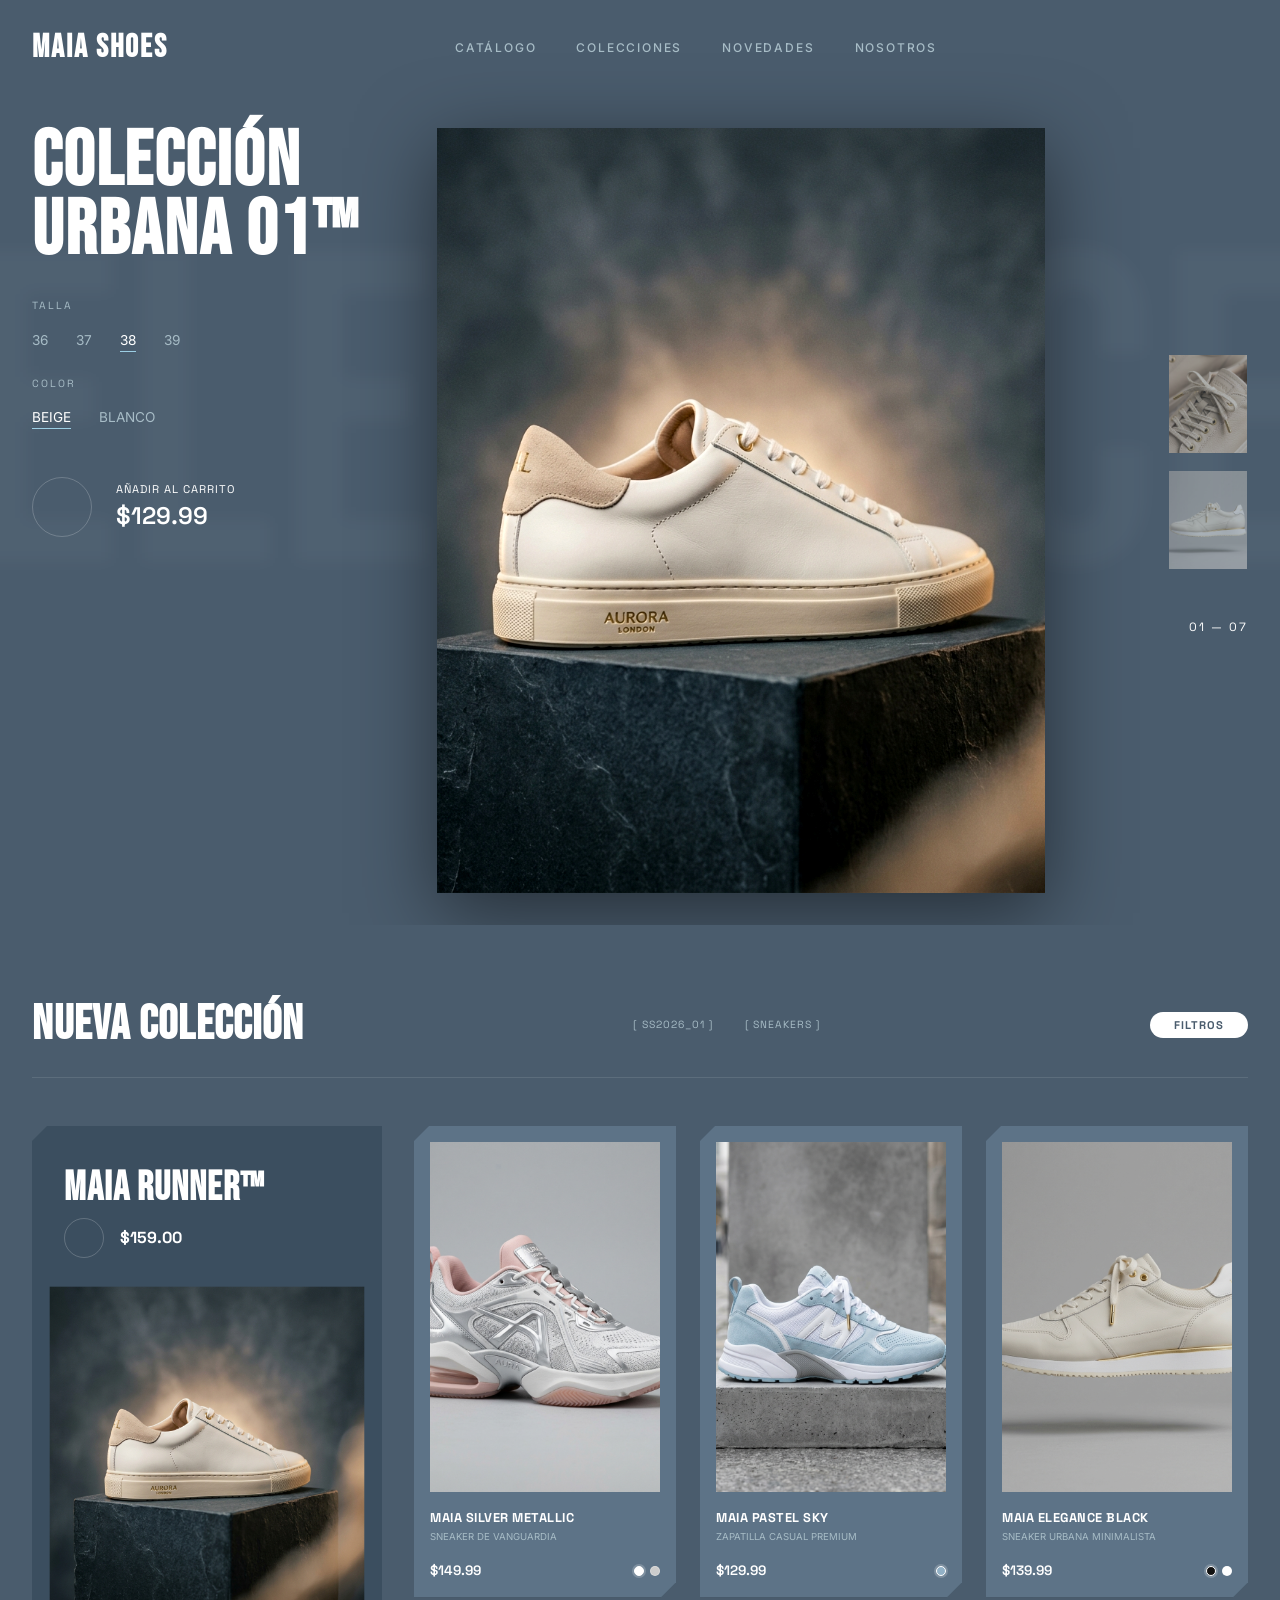
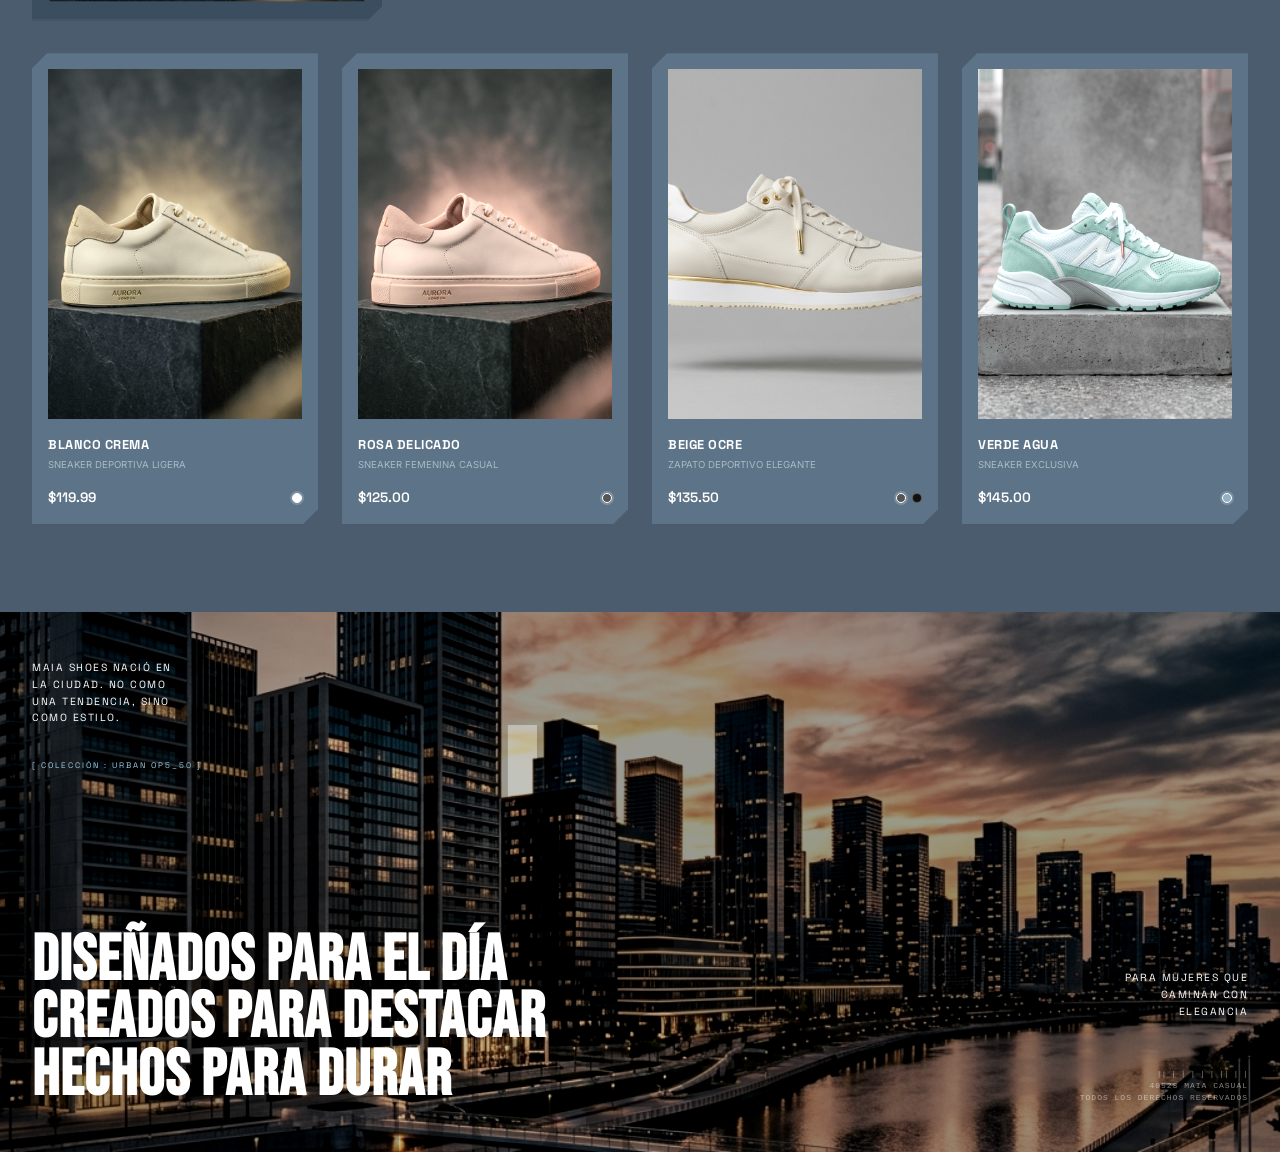
==== index.html @ d7f5ae0b "Initial commit: Maia Shoes E-commerce UI" ====
<!DOCTYPE html>
<html lang="es">
<head>
  <meta charset="UTF-8">
  <meta name="viewport" content="width=device-width, initial-scale=1.0">
  <title>Maia Shoes | Calzado Femenino Premium</title>
  
  <!-- Estilos y Fuentes -->
  <link rel="preconnect" href="https://fonts.googleapis.com">
  <link rel="preconnect" href="https://fonts.gstatic.com" crossorigin>
  <link href="https://fonts.googleapis.com/css2?family=Inter:wght@400;500;600&family=Space+Grotesk:wght@400;600;700&family=Bebas+Neue&display=swap" rel="stylesheet">
  
  <!-- CSS Personalizado -->
  <link rel="stylesheet" href="style.css">
  
  <!-- Lucide Icons para SVG minimalistas -->
  <script src="https://unpkg.com/lucide@latest"></script>
</head>
<body class="theme-dark">

  <!-- ===============================
       Navegación (Header)
  ================================ -->
  <header class="navbar">
    <div class="nav-left">
      <a href="#" class="logo">MAIA SHOES</a>
    </div>
    <nav class="nav-center">
      <a href="#">CATÁLOGO</a>
      <a href="#">COLECCIONES</a>
      <a href="#">NOVEDADES</a>
      <a href="#">NOSOTROS</a>
    </nav>
    <div class="nav-right">
      <button class="icon-btn"><i data-lucide="search"></i></button>
      <button class="icon-btn"><i data-lucide="shopping-bag"></i></button>
      <button class="icon-btn mobile-only"><i data-lucide="menu"></i></button>
    </div>
  </header>

  <!-- ===============================
       Hero Section
  ================================ -->
  <section class="hero-section">
    <!-- Grafiti gigante al fondo -->
    <div class="bg-graffiti">ELEGANCE</div>
    
    <div class="hero-content">
      <div class="hero-left">
        <h1 class="hero-title">COLECCIÓN<br>URBANA 01&trade;</h1>
        
        <div class="selectors">
          <div class="selector-group">
            <span class="label">TALLA</span>
            <div class="options">
              <button>36</button>
              <button>37</button>
              <button class="active">38</button>
              <button>39</button>
            </div>
          </div>
          <div class="selector-group">
            <span class="label">COLOR</span>
            <div class="options">
              <button class="active">BEIGE</button>
              <button>BLANCO</button>
            </div>
          </div>
        </div>

        <div class="cta-wrapper">
          <button class="circular-btn" id="btn-add-main">
            <i data-lucide="arrow-up-right"></i>
          </button>
          <div class="cta-text">
            <span class="action">AÑADIR AL CARRITO</span>
            <span class="price">$129.99</span>
          </div>
        </div>
      </div>
      
      <div class="hero-center">
        <!-- Imagen masiva del producto -->
        <div class="main-image-wrapper">
            <img src="images/hero_shoes.png" alt="Zapatilla Maia Urbana" class="hero-img">
        </div>
      </div>
      
      <div class="hero-right">
        <div class="vertical-thumbnails">
          <img src="images/shoes_detail1.png" alt="Detalle Costuras Maia">
          <img src="images/shoes_detail2.png" alt="Perfil Casual Mujer">
        </div>
        <div class="pagination-info">01 &mdash; 07</div>
        <div class="social-icons">
          <button><i data-lucide="instagram"></i></button>
          <button><i data-lucide="twitter"></i></button>
        </div>
      </div>
    </div>
  </section>

  <!-- ===============================
       New Collection Grid
  ================================ -->
  <section class="new-collection">
    <div class="section-header">
      <h2 class="section-title">NUEVA COLECCIÓN</h2>
      <div class="header-meta">
        <span class="micro-text">[ SS2026_01 ]</span>
        <span class="micro-text">[ SNEAKERS ]</span>
      </div>
      <button class="oval-btn">FILTROS</button>
    </div>

    <!-- Grid Layout -->
    <div class="catalog-grid">
      <!-- Tarjeta Destacada Izquierda -->
      <div class="catalog-main-feature" data-tilt>
        <div class="feature-content">
          <h3 class="feature-title">MAIA RUNNER&trade;</h3>
          <div class="feature-action">
            <button class="circular-btn sm"><i data-lucide="plus"></i></button>
            <span>$159.00</span>
          </div>
        </div>
        <!-- Grafiti de fondo en la tarjeta destacada -->
        <span class="feature-graffiti">CASUAL</span>
        <img src="images/hero_shoes.png" alt="Maia Runner Casual" class="feature-img">
      </div>

      <!-- Fila 1 Derecha (3 Columnas) -->
      <div class="catalog-row top-row">
        <!-- Tarjeta Producto 1 -->
        <article class="product-card chamfered" data-tilt>
          <div class="card-image-box">
            <img src="images/shoes_silver.png" alt="Maia Silver">
          </div>
          <div class="card-info">
            <div class="card-headings">
              <h4>MAIA SILVER METALLIC</h4>
              <p class="sub-heading">SNEAKER DE VANGUARDIA</p>
            </div>
            <div class="card-bottom">
              <span class="price">$149.99</span>
              <div class="color-swatches">
                <button class="swatch white active"></button>
                <button class="swatch silver"></button>
              </div>
            </div>
          </div>
        </article>

        <!-- Tarjeta Producto 2 -->
        <article class="product-card chamfered" data-tilt>
          <div class="card-image-box">
            <img src="images/shoes_comet.png" alt="Maia Sky">
          </div>
          <div class="card-info">
            <div class="card-headings">
              <h4>MAIA PASTEL SKY</h4>
              <p class="sub-heading">ZAPATILLA CASUAL PREMIUM</p>
            </div>
            <div class="card-bottom">
              <span class="price">$129.99</span>
              <div class="color-swatches">
                <button class="swatch blue active"></button>
              </div>
            </div>
          </div>
        </article>

        <!-- Tarjeta Producto 3 -->
        <article class="product-card chamfered" data-tilt>
          <div class="card-image-box">
             <img src="images/shoes_detail2.png" style="filter: brightness(0.9);" alt="Maia Elegance">
          </div>
          <div class="card-info">
            <div class="card-headings">
              <h4>MAIA ELEGANCE BLACK</h4>
              <p class="sub-heading">SNEAKER URBANA MINIMALISTA</p>
            </div>
            <div class="card-bottom">
              <span class="price">$139.99</span>
              <div class="color-swatches">
                <button class="swatch black active"></button>
                <button class="swatch white"></button>
              </div>
            </div>
          </div>
        </article>
      </div>

      <!-- Fila 2 Abajo (4-5 Columnas) -->
      <div class="catalog-row bottom-row">
        <!-- 4 Replicas para llenar el look -->
        <article class="product-card chamfered" data-tilt>
          <div class="card-image-box">
            <img src="images/hero_shoes.png" style="filter: sepia(0.2) hue-rotate(10deg);" alt="Zapatilla Blanca Glaciar">
          </div>
          <div class="card-info">
            <div class="card-headings">
              <h4>BLANCO CREMA</h4>
              <p class="sub-heading">SNEAKER DEPORTIVA LIGERA</p>
            </div>
            <div class="card-bottom">
              <span class="price">$119.99</span>
              <div class="color-swatches"><button class="swatch white active"></button></div>
            </div>
          </div>
        </article>
        
        <article class="product-card chamfered" data-tilt>
          <div class="card-image-box">
             <img src="images/hero_shoes.png" style="filter: sepia(0.3) hue-rotate(-20deg);" alt="Zapatilla Rosa Suave">
          </div>
          <div class="card-info">
            <div class="card-headings">
              <h4>ROSA DELICADO</h4>
              <p class="sub-heading">SNEAKER FEMENINA CASUAL</p>
            </div>
            <div class="card-bottom">
              <span class="price">$125.00</span>
              <div class="color-swatches"><button class="swatch grey active"></button></div>
            </div>
          </div>
        </article>

        <article class="product-card chamfered" data-tilt>
          <div class="card-image-box">
            <img src="images/shoes_detail2.png" style="transform: scaleX(-1) scale(1.1); filter: drop-shadow(0 0 5px rgba(0,0,0,0.5));" alt="Zapatilla Beige Ocre">
          </div>
          <div class="card-info">
            <div class="card-headings">
              <h4>BEIGE OCRE</h4>
              <p class="sub-heading">ZAPATO DEPORTIVO ELEGANTE</p>
            </div>
            <div class="card-bottom">
              <span class="price">$135.50</span>
              <div class="color-swatches">
                <button class="swatch grey active"></button>
                <button class="swatch black"></button>
              </div>
            </div>
          </div>
        </article>
        
        <article class="product-card chamfered" data-tilt>
          <div class="card-image-box">
            <img src="images/shoes_comet.png" style="filter: hue-rotate(-40deg) brightness(1.1);" alt="Zapatilla Verde Agua">
          </div>
          <div class="card-info">
            <div class="card-headings">
              <h4>VERDE AGUA</h4>
              <p class="sub-heading">SNEAKER EXCLUSIVA</p>
            </div>
            <div class="card-bottom">
              <span class="price">$145.00</span>
              <div class="color-swatches"><button class="swatch blue active"></button></div>
            </div>
          </div>
        </article>
      </div>

    </div>
  </section>

  <!-- ===============================
       Footer Banner Section
  ================================ -->
  <section class="footer-banner">
    <div class="banner-bg">
      <img src="images/urban_bg.png" alt="Paisaje Urbano Elegante">
      <div class="overlay-graffiti" style="font-size: 15vw;">MAIA SHOES</div>
    </div>
    
    <div class="banner-content">
      <div class="manifesto">
        <p class="manifesto-small">MAIA SHOES NACIÓ EN<br>LA CIUDAD. NO COMO<br>UNA TENDENCIA, SINO<br>COMO ESTILO.</p>
        <p class="manifesto-micro">[ COLECCIÓN : URBAN OP5_50 ]</p>
      </div>
      
      <div class="banner-bottom">
        <h2 class="massive-text">DISEÑADOS PARA EL DÍA<br>CREADOS PARA DESTACAR<br>HECHOS PARA DURAR</h2>
        
        <div class="technical-corner">
          <p class="manifesto-small text-right">PARA MUJERES QUE<br>CAMINAN CON<br>ELEGANCIA</p>
          <div class="barcode">
            || | | | | | || | |
            <span>40523 MAIA CASUAL</span>
            <span>TODOS LOS DERECHOS RESERVADOS</span>
          </div>
        </div>
      </div>
    </div>
  </section>

  <!-- Modal View Interactivo -->
  <div class="quick-view-modal" id="quickView">
    <div class="modal-bg"></div>
    <div class="modal-content chamfered">
      <button class="close-modal"><i data-lucide="x"></i></button>
      <div class="modal-layout">
        <div class="modal-image">
          <img src="" id="qv-img" alt="Product">
        </div>
        <div class="modal-details">
          <h2 id="qv-title">PRODUCT_NAME</h2>
          <p id="qv-desc" class="micro-text">DISEÑO EXCLUSIVO Y ERGONÓMICO CON MATERIALES DE ALTA GAMA PARA CONFORT DURANTE TODO EL DÍA. ACABADOS PREMIUM.</p>
          <p id="qv-price" class="modal-price">$0</p>
          
          <div class="selector-group mt-2">
            <span class="label">SELECCIONA TALLA</span>
            <div class="options">
              <button>36</button>
              <button class="active">37</button>
              <button>38</button>
              <button>39</button>
            </div>
          </div>
          
          <button class="oval-btn w-full mt-4">AÑADIR A LA BOLSA</button>
        </div>
      </div>
    </div>
  </div>

  <script src="script.js"></script>
  <script>
    lucide.createIcons();
  </script>
</body>
</html>
---- style.css ----
/* CSS Reset & Variables */
:root {
  --bg-color: #4a5c6d;
  --bg-dark: #3b4e5f;
  --surface: #5D7387;
  --text-main: #ffffff;
  --text-dim: #a7bcc6;
  --accent: #9ccee4;

  --font-display: 'Bebas Neue', sans-serif;
  --font-industrial: 'Space Grotesk', sans-serif;
  --font-body: 'Inter', sans-serif;

  --clip-chamfer: polygon(15px 0, 100% 0, 100% calc(100% - 15px), calc(100% - 15px) 100%, 0 100%, 0 15px);
  --clip-chamfer-reverse: polygon(0 0, calc(100% - 15px) 0, 100% 15px, 100% 100%, 15px 100%, 0 calc(100% - 15px));
}

* {
  margin: 0;
  padding: 0;
  box-sizing: border-box;
}

body {
  background-color: var(--bg-color);
  color: var(--text-main);
  font-family: var(--font-body);
  overflow-x: hidden;
  line-height: 1.5;
}

button {
  cursor: pointer;
  background: none;
  border: none;
  color: inherit;
  font-family: inherit;
  transition: all 0.2s ease;
}

img {
  max-width: 100%;
  display: block;
  user-select: none;
}

/* Typography Utility */
.micro-text {
  font-size: 0.65rem;
  letter-spacing: 0.1em;
  text-transform: uppercase;
  color: var(--text-dim);
  font-family: var(--font-industrial);
}

/* ============================
    Navigation
============================= */
.navbar {
  display: flex;
  justify-content: space-between;
  align-items: center;
  padding: 1.5rem 2rem;
  position: absolute;
  top: 0;
  width: 100%;
  z-index: 50;
}

.logo {
  font-family: var(--font-display);
  font-size: 2rem;
  font-weight: 700;
  letter-spacing: 2px;
  text-decoration: none;
  color: var(--text-main);
}

.nav-center {
  display: flex;
  gap: 2.5rem;
}

.nav-center a {
  text-decoration: none;
  color: var(--text-dim);
  text-transform: uppercase;
  font-size: 0.75rem;
  letter-spacing: 0.15em;
  font-weight: 500;
  transition: color 0.3s;
}

.nav-center a:hover {
  color: var(--accent);
}

.nav-right {
  display: flex;
  gap: 1.5rem;
}

.icon-btn i {
  width: 20px;
  height: 20px;
}
.mobile-only {
  display: none;
}

/* ============================
    Hero Section
============================= */
.hero-section {
  position: relative;
  min-height: 100vh;
  display: flex;
  padding: 8rem 2rem 2rem 2rem;
  overflow: hidden;
}

.bg-graffiti {
  position: absolute;
  top: 10%;
  left: 50%;
  transform: translateX(-50%);
  font-family: var(--font-display);
  font-size: 35vw;
  color: rgba(255, 255, 255, 0.03);
  z-index: 0;
  white-space: nowrap;
  pointer-events: none;
  filter: blur(8px);
}

.hero-content {
  display: grid;
  grid-template-columns: 2fr 3fr 1fr;
  width: 100%;
  z-index: 10;
  position: relative;
}

.hero-title {
  font-family: var(--font-display);
  font-size: clamp(3rem, 6vw, 6rem);
  line-height: 0.9;
  margin-bottom: 2rem;
  letter-spacing: 2px;
}

.selectors {
  margin-bottom: 3rem;
  display: flex;
  flex-direction: column;
  gap: 1.5rem;
}

.selector-group .label {
  display: block;
  font-family: var(--font-industrial);
  font-size: 0.65rem;
  letter-spacing: 2px;
  margin-bottom: 0.8rem;
  color: var(--text-dim);
}

.options button {
  font-size: 0.85rem;
  padding: 0.2rem 0;
  margin-right: 1.5rem;
  color: var(--text-dim);
  border-bottom: 1px solid transparent;
}

.options button.active, .options button:hover {
  color: var(--text-main);
  border-bottom: 1px solid var(--accent);
}

.cta-wrapper {
  display: flex;
  align-items: center;
  gap: 1.5rem;
}

.circular-btn {
  width: 60px;
  height: 60px;
  border: 1px solid rgba(255,255,255,0.2);
  border-radius: 50%;
  display: flex;
  align-items: center;
  justify-content: center;
  position: relative;
  overflow: hidden;
}

.circular-btn:hover {
  border-color: var(--text-main);
  background: rgba(255,255,255,0.05);
  box-shadow: 0 0 20px rgba(156, 206, 228, 0.3);
}

.circular-btn.sm {
  width: 40px;
  height: 40px;
}

.cta-text {
  display: flex;
  flex-direction: column;
}

.cta-text .action {
  font-family: var(--font-industrial);
  font-size: 0.7rem;
  letter-spacing: 1px;
}

.cta-text .price {
  font-size: 1.5rem;
  font-weight: 600;
  font-family: var(--font-industrial);
}

.hero-center {
  display: flex;
  justify-content: center;
  align-items: flex-end;
}

.hero-img {
  height: 85vh;
  object-fit: cover;
  filter: contrast(1.1) drop-shadow(0 20px 40px rgba(0,0,0,0.5));
}

.hero-right {
  display: flex;
  flex-direction: column;
  align-items: flex-end;
  justify-content: center;
  gap: 2rem;
}

.vertical-thumbnails img {
  width: 80px;
  height: 100px;
  object-fit: cover;
  margin-bottom: 1rem;
  opacity: 0.6;
  border: 1px solid transparent;
  transition: all 0.3s;
}

.vertical-thumbnails img:hover {
  opacity: 1;
  border-color: var(--accent);
}

.pagination-info {
  font-family: var(--font-industrial);
  font-size: 0.75rem;
  letter-spacing: 2px;
}

.social-icons {
  display: flex;
  gap: 1rem;
}

.social-icons i {
  width: 18px;
  height: 18px;
  color: var(--text-dim);
}

/* ============================
    New Collection Catalog
============================= */
.new-collection {
  padding: 4rem 2rem;
}

.section-header {
  display: flex;
  justify-content: space-between;
  align-items: center;
  margin-bottom: 3rem;
  border-bottom: 1px solid rgba(255,255,255,0.1);
  padding-bottom: 1rem;
}

.section-title {
  font-family: var(--font-display);
  font-size: 3rem;
  letter-spacing: 1px;
}

.header-meta {
  display: flex;
  gap: 2rem;
}

.oval-btn {
  background: var(--text-main);
  color: var(--bg-color);
  padding: 0.4rem 1.5rem;
  border-radius: 20px;
  font-size: 0.7rem;
  font-weight: 700;
  letter-spacing: 1px;
  font-family: var(--font-industrial);
}

.oval-btn:hover {
  background: var(--accent);
}

.catalog-grid {
  display: grid;
  grid-template-columns: 350px 1fr;
  gap: 2rem;
}

.catalog-main-feature {
  background: var(--bg-dark);
  clip-path: var(--clip-chamfer);
  position: relative;
  padding: 2rem;
  display: flex;
  flex-direction: column;
  justify-content: space-between;
  overflow: hidden;
  height: 100%;
  border-bottom: 2px solid rgba(255,255,255,0.05);
}

.feature-graffiti {
  position: absolute;
  top: 50%;
  left: 50%;
  transform: translate(-50%, -50%) rotate(-10deg);
  font-family: var(--font-display);
  font-size: 8rem;
  color: rgba(255, 255, 255, 0.05);
  font-weight: bold;
  pointer-events: none;
}

.feature-title {
  font-family: var(--font-display);
  font-size: 2.5rem;
  letter-spacing: 1px;
  z-index: 2;
}

.feature-action {
  display: flex;
  align-items: center;
  gap: 1rem;
  font-family: var(--font-industrial);
  font-weight: 700;
  z-index: 2;
}

.feature-img {
  position: relative;
  z-index: 1;
  transform: scale(1.1);
  transition: transform 0.8s ease;
  margin-top: 2rem;
}

.catalog-main-feature:hover .feature-img {
  transform: scale(1.15);
}

.catalog-row {
  display: grid;
  gap: 1.5rem;
  margin-bottom: 1.5rem;
}

.top-row {
  grid-template-columns: repeat(3, 1fr);
}

.bottom-row {
  grid-template-columns: repeat(4, 1fr);
  grid-column: 1 / -1; /* spans full width underneath */
}

.product-card {
  background: var(--surface);
  clip-path: var(--clip-chamfer);
  padding: 1rem;
  display: flex;
  flex-direction: column;
  box-shadow: 0 10px 30px rgba(0,0,0,0.1);
  transition: background 0.3s;
  cursor: pointer;
  position: relative;
}

.product-card:hover {
  background: #6D8295;
}

.card-image-box {
  height: 350px;
  background: var(--bg-dark);
  display: flex;
  justify-content: center;
  align-items: center;
  overflow: hidden;
  margin-bottom: 1rem;
}

.card-image-box img {
  height: 100%;
  object-fit: cover;
  transition: transform 0.5s ease;
}

.product-card:hover .card-image-box img {
  transform: scale(1.05);
}

.card-info {
  flex-grow: 1;
  display: flex;
  flex-direction: column;
  justify-content: space-between;
}

.card-headings h4 {
  font-family: var(--font-industrial);
  font-size: 0.8rem;
  letter-spacing: 0.5px;
  margin-bottom: 0.2rem;
}

.sub-heading {
  font-size: 0.6rem;
  color: var(--text-dim);
  text-transform: uppercase;
  margin-bottom: 1rem;
}

.card-bottom {
  display: flex;
  justify-content: space-between;
  align-items: center;
}

.card-bottom .price {
  font-family: var(--font-industrial);
  font-weight: 600;
  font-size: 0.85rem;
}

.color-swatches {
  display: flex;
  gap: 0.4rem;
}

.swatch {
  width: 10px;
  height: 10px;
  border-radius: 50%;
  border: 1px solid rgba(255,255,255,0.3);
}

.swatch.active {
  border-color: #fff;
  box-shadow: 0 0 0 2px rgba(255,255,255,0.2);
}

.swatch.white { background: #fff; }
.swatch.silver { background: #ccc; }
.swatch.black { background: #111; }
.swatch.blue { background: #92b1c6; }
.swatch.grey { background: #555; }
.swatch.navy { background: #2a3a4c; }

/* ============================
    Footer Banner
============================= */
.footer-banner {
  position: relative;
  height: 60vh;
  min-height: 500px;
  overflow: hidden;
  display: flex;
  align-items: flex-end;
  padding: 3rem 2rem;
}

.banner-bg {
  position: absolute;
  top: 0; left: 0; right: 0; bottom: 0;
  z-index: 0;
}

.banner-bg img {
  width: 100%;
  height: 100%;
  object-fit: cover;
  filter: grayscale(40%) contrast(1.2) brightness(0.6);
}

.overlay-graffiti {
  position: absolute;
  top: 10%;
  left: 50%;
  transform: translateX(-50%);
  font-family: var(--font-display);
  font-size: 25vw;
  color: rgba(255, 255, 255, 0.4);
  font-weight: bold;
  mix-blend-mode: overlay;
}

.banner-content {
  position: relative;
  z-index: 10;
  width: 100%;
  display: flex;
  flex-direction: column;
  justify-content: space-between;
  height: 100%;
}

.manifesto-small {
  font-family: var(--font-industrial);
  font-size: 0.65rem;
  letter-spacing: 1.5px;
  line-height: 1.6;
  margin-bottom: 2rem;
}

.text-right {
  text-align: right;
}

.manifesto-micro {
  font-family: var(--font-industrial);
  font-size: 0.5rem;
  letter-spacing: 2px;
  color: var(--accent);
}

.banner-bottom {
  display: flex;
  justify-content: space-between;
  align-items: flex-end;
}

.massive-text {
  font-family: var(--font-display);
  font-size: clamp(2.5rem, 5vw, 5rem);
  line-height: 0.9;
  letter-spacing: 1px;
}

.technical-corner {
  display: flex;
  flex-direction: column;
  align-items: flex-end;
}

.barcode {
  font-family: monospace;
  font-size: 0.5rem;
  display: flex;
  flex-direction: column;
  align-items: flex-end;
  color: rgba(255,255,255,0.5);
  margin-top: 1rem;
}

.barcode span {
  letter-spacing: 1px;
}

/* ============================
   UX Modal - Quick View
============================= */
.quick-view-modal {
  position: fixed;
  top: 0; left: 0; right: 0; bottom: 0;
  z-index: 100;
  display: flex;
  align-items: center;
  justify-content: center;
  visibility: hidden;
  opacity: 0;
  transition: all 0.3s ease;
}

.quick-view-modal.active {
  visibility: visible;
  opacity: 1;
}

.modal-bg {
  position: absolute;
  top: 0; left: 0; right: 0; bottom: 0;
  background: rgba(2, 21, 35, 0.85);
  backdrop-filter: blur(10px);
}

.modal-content {
  position: relative;
  background: var(--bg-color);
  width: 90%;
  max-width: 900px;
  min-height: 500px;
  z-index: 101;
  display: flex;
  flex-direction: column;
  padding: 2rem;
  box-shadow: 0 30px 60px rgba(0,0,0,0.5);
}

.close-modal {
  position: absolute;
  top: 1.5rem;
  right: 1.5rem;
  width: 40px;
  height: 40px;
  display: flex;
  align-items: center;
  justify-content: center;
  border: 1px solid rgba(255,255,255,0.2);
  border-radius: 50%;
  z-index: 102;
}

.close-modal:hover {
  background: var(--accent);
  color: var(--bg-color);
  border-color: var(--accent);
}

.modal-layout {
  display: grid;
  grid-template-columns: 1fr 1fr;
  gap: 3rem;
  height: 100%;
}

.modal-image {
  background: var(--bg-dark);
  height: 400px;
  display: flex;
  align-items: center;
  justify-content: center;
  clip-path: var(--clip-chamfer);
}

.modal-image img {
  height: 100%;
  object-fit: cover;
}

.modal-details {
  display: flex;
  flex-direction: column;
  justify-content: center;
}

.modal-details h2 {
  font-family: var(--font-display);
  font-size: 3rem;
  margin-bottom: 1rem;
}

.modal-price {
  font-family: var(--font-industrial);
  font-size: 2rem;
  font-weight: 600;
  margin: 1.5rem 0;
  color: var(--accent);
}

.w-full { width: 100%; }
.mt-2 { margin-top: 1rem; }
.mt-4 { margin-top: 2rem; }

/* ============================
    Responsive
============================= */
@media (max-width: 1024px) {
  .hero-content {
    grid-template-columns: 1fr;
    gap: 2rem;
  }
  
  .hero-center { order: -1; }
  .hero-right { display: none; }
  
  .catalog-grid {
    grid-template-columns: 1fr;
  }
  
  .top-row { grid-template-columns: repeat(2, 1fr); }
  .bottom-row { grid-template-columns: repeat(2, 1fr); }
  
  .nav-center { display: none; }
  .mobile-only { display: block; }
}

@media (max-width: 600px) {
  .top-row, .bottom-row { grid-template-columns: 1fr; }
  .modal-layout { grid-template-columns: 1fr; }
  
  .banner-bottom {
    flex-direction: column;
    align-items: flex-start;
    gap: 2rem;
  }
  .text-right { text-align: left; }
}
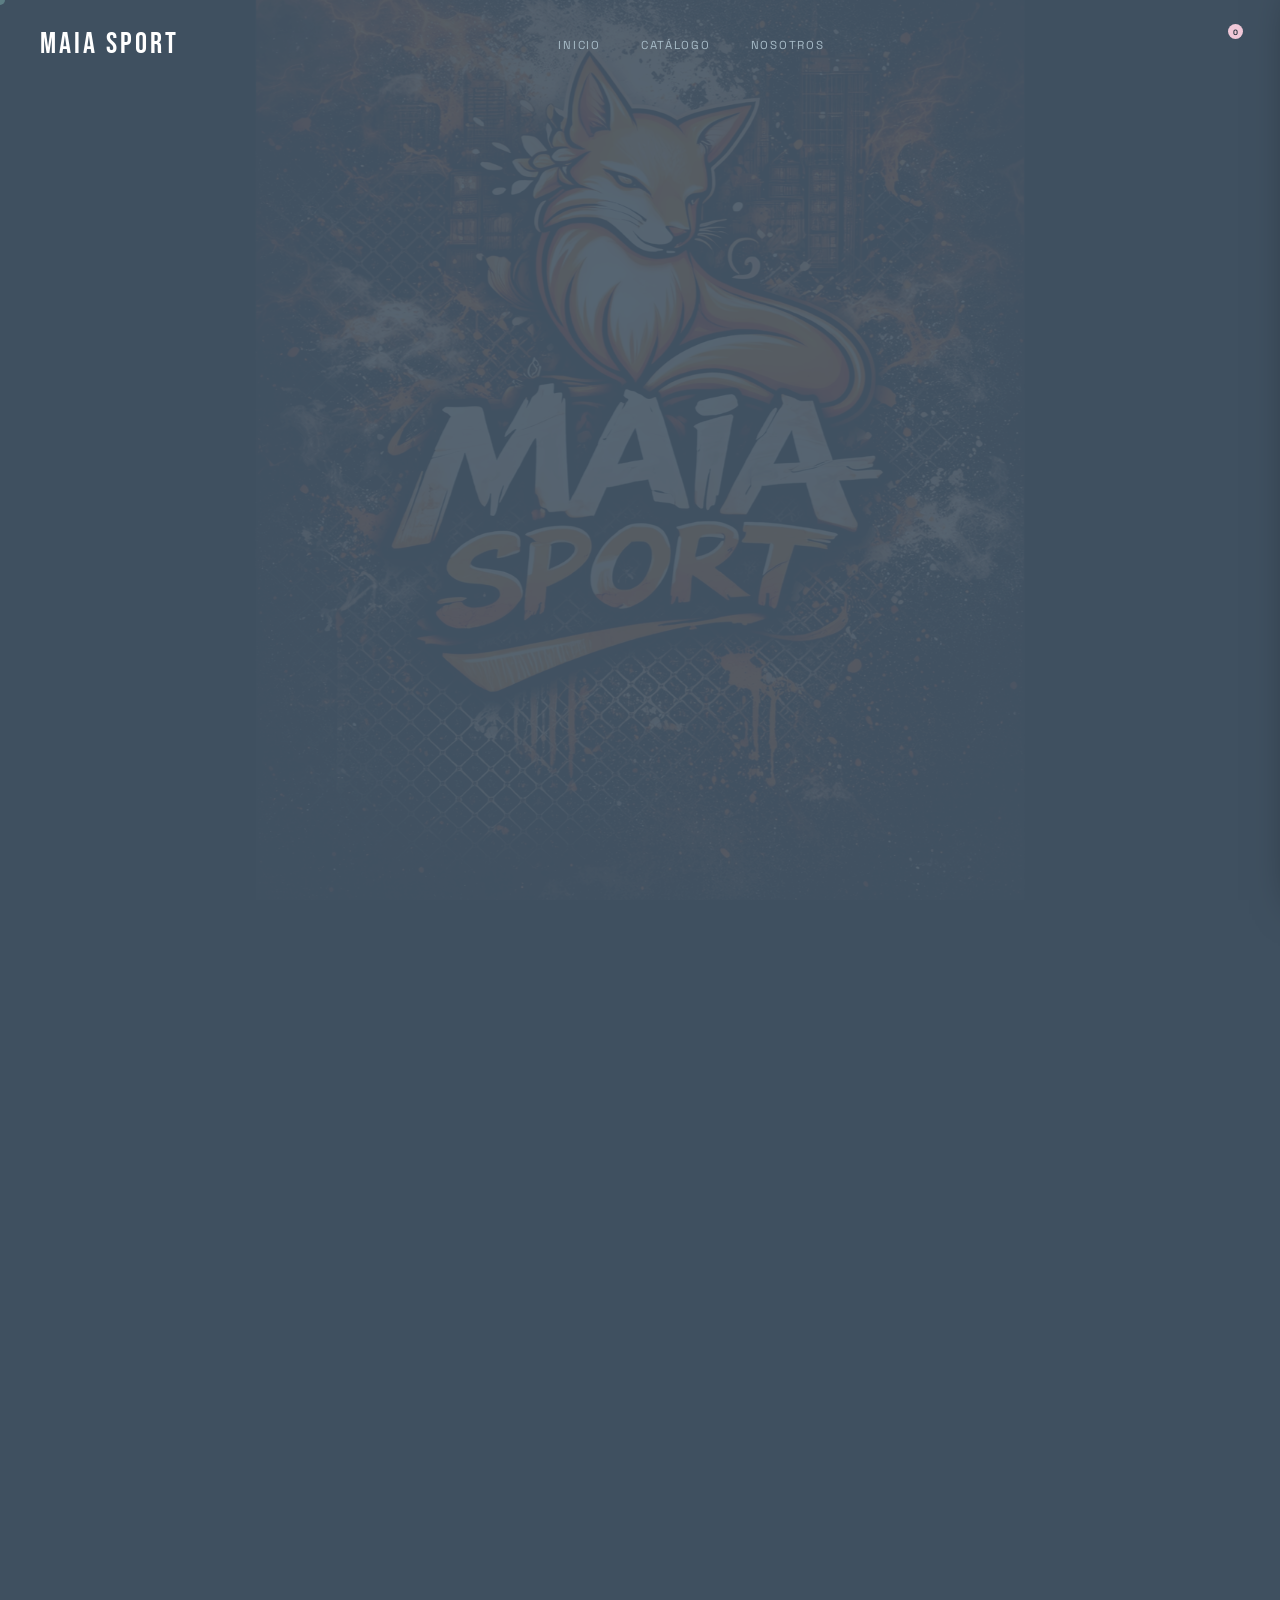
==== commit 8165bd3a: "feat: Catalogo premium completo con 26 modelos, filtros por marca, modal detalle, cart drawer, water" ====
--- a/index.html
+++ b/index.html
@@ -3,52 +3,72 @@
 <head>
   <meta charset="UTF-8">
   <meta name="viewport" content="width=device-width, initial-scale=1.0">
-  <title>Maia Shoes | Calzado Femenino Premium</title>
-  
-  <!-- Estilos y Fuentes -->
+  <title>Maia Sport | Catálogo Femenino Premium</title>
+  <meta name="description" content="Maia Sport — Zapatillas femeninas premium. Explora nuestra colección exclusiva de Adidas, Nike, New Balance, Puma y más.">
+
+  <!-- Fuentes -->
   <link rel="preconnect" href="https://fonts.googleapis.com">
   <link rel="preconnect" href="https://fonts.gstatic.com" crossorigin>
-  <link href="https://fonts.googleapis.com/css2?family=Inter:wght@400;500;600&family=Space+Grotesk:wght@400;600;700&family=Bebas+Neue&display=swap" rel="stylesheet">
-  
-  <!-- CSS Personalizado -->
+  <link href="https://fonts.googleapis.com/css2?family=Inter:wght@300;400;500;600&family=Space+Grotesk:wght@400;600;700&family=Bebas+Neue&display=swap" rel="stylesheet">
+
+  <!-- CSS -->
   <link rel="stylesheet" href="style.css">
-  
-  <!-- Lucide Icons para SVG minimalistas -->
+
+  <!-- Lucide Icons -->
   <script src="https://unpkg.com/lucide@latest"></script>
 </head>
 <body class="theme-dark">
 
-  <!-- ===============================
-       Navegación (Header)
-  ================================ -->
-  <header class="navbar">
+  <!-- =====================================================
+       MARCA DE AGUA (LOGO FONDO)
+  ====================================================== -->
+  <div class="watermark-bg"></div>
+
+  <!-- =====================================================
+       LOADER DE ENTRADA PREMIUM
+  ====================================================== -->
+  <div class="maia-loader" id="maiaLoader">
+    <div class="loader-logo">
+      <div class="loader-ribbon">✦</div>
+      <span class="loader-text">MAIA</span>
+      <span class="loader-sub">SPORT</span>
+    </div>
+    <div class="loader-bar"><div class="loader-fill"></div></div>
+  </div>
+
+  <!-- =====================================================
+       NAVBAR
+  ====================================================== -->
+  <header class="navbar" id="mainNav">
     <div class="nav-left">
-      <a href="#" class="logo">MAIA SHOES</a>
+      <a href="#" class="logo">MAIA SPORT</a>
     </div>
     <nav class="nav-center">
-      <a href="#">CATÁLOGO</a>
-      <a href="#">COLECCIONES</a>
-      <a href="#">NOVEDADES</a>
-      <a href="#">NOSOTROS</a>
+      <a href="#hero-section">INICIO</a>
+      <a href="#catalog-section">CATÁLOGO</a>
+      <a href="#footer-section">NOSOTROS</a>
     </nav>
     <div class="nav-right">
-      <button class="icon-btn"><i data-lucide="search"></i></button>
-      <button class="icon-btn"><i data-lucide="shopping-bag"></i></button>
-      <button class="icon-btn mobile-only"><i data-lucide="menu"></i></button>
+      <button class="icon-btn" id="openCart" aria-label="Abrir carrito">
+        <i data-lucide="shopping-bag"></i>
+        <span class="cart-badge">0</span>
+      </button>
+      <button class="icon-btn mobile-menu-btn" id="mobileMenuBtn" aria-label="Menú">
+        <i data-lucide="menu"></i>
+      </button>
     </div>
   </header>
 
-  <!-- ===============================
-       Hero Section
-  ================================ -->
-  <section class="hero-section">
-    <!-- Grafiti gigante al fondo -->
+  <!-- =====================================================
+       HERO SECTION
+  ====================================================== -->
+  <section class="hero-section reveal" id="hero-section">
     <div class="bg-graffiti">ELEGANCE</div>
-    
+
     <div class="hero-content">
       <div class="hero-left">
         <h1 class="hero-title">COLECCIÓN<br>URBANA 01&trade;</h1>
-        
+
         <div class="selectors">
           <div class="selector-group">
             <span class="label">TALLA</span>
@@ -69,220 +89,83 @@
         </div>
 
         <div class="cta-wrapper">
-          <button class="circular-btn" id="btn-add-main">
+          <button class="circular-btn" id="btn-add-main" aria-label="Añadir al carrito">
             <i data-lucide="arrow-up-right"></i>
           </button>
           <div class="cta-text">
             <span class="action">AÑADIR AL CARRITO</span>
-            <span class="price">$129.99</span>
-          </div>
-        </div>
-      </div>
-      
+            <span class="price">$129.000</span>
+          </div>
+        </div>
+      </div>
+
       <div class="hero-center">
-        <!-- Imagen masiva del producto -->
         <div class="main-image-wrapper">
-            <img src="images/hero_shoes.png" alt="Zapatilla Maia Urbana" class="hero-img">
-        </div>
-      </div>
-      
+          <img src="images/hero_shoes.png" alt="Zapatilla Maia Urbana" class="hero-img">
+        </div>
+      </div>
+
       <div class="hero-right">
         <div class="vertical-thumbnails">
-          <img src="images/shoes_detail1.png" alt="Detalle Costuras Maia">
-          <img src="images/shoes_detail2.png" alt="Perfil Casual Mujer">
-        </div>
-        <div class="pagination-info">01 &mdash; 07</div>
+          <img src="images/shoes_detail1.png" alt="Detalle zapatilla 1">
+          <img src="images/shoes_detail2.png" alt="Detalle zapatilla 2">
+        </div>
+        <div class="pagination-info">01 &mdash; 26</div>
         <div class="social-icons">
-          <button><i data-lucide="instagram"></i></button>
-          <button><i data-lucide="twitter"></i></button>
+          <a href="#" aria-label="Instagram"><i data-lucide="instagram"></i></a>
+          <a href="#" aria-label="WhatsApp"><i data-lucide="message-circle"></i></a>
         </div>
       </div>
     </div>
   </section>
 
-  <!-- ===============================
-       New Collection Grid
-  ================================ -->
-  <section class="new-collection">
-    <div class="section-header">
-      <h2 class="section-title">NUEVA COLECCIÓN</h2>
-      <div class="header-meta">
-        <span class="micro-text">[ SS2026_01 ]</span>
-        <span class="micro-text">[ SNEAKERS ]</span>
-      </div>
-      <button class="oval-btn">FILTROS</button>
-    </div>
-
-    <!-- Grid Layout -->
-    <div class="catalog-grid">
-      <!-- Tarjeta Destacada Izquierda -->
-      <div class="catalog-main-feature" data-tilt>
-        <div class="feature-content">
-          <h3 class="feature-title">MAIA RUNNER&trade;</h3>
-          <div class="feature-action">
-            <button class="circular-btn sm"><i data-lucide="plus"></i></button>
-            <span>$159.00</span>
-          </div>
-        </div>
-        <!-- Grafiti de fondo en la tarjeta destacada -->
-        <span class="feature-graffiti">CASUAL</span>
-        <img src="images/hero_shoes.png" alt="Maia Runner Casual" class="feature-img">
-      </div>
-
-      <!-- Fila 1 Derecha (3 Columnas) -->
-      <div class="catalog-row top-row">
-        <!-- Tarjeta Producto 1 -->
-        <article class="product-card chamfered" data-tilt>
-          <div class="card-image-box">
-            <img src="images/shoes_silver.png" alt="Maia Silver">
-          </div>
-          <div class="card-info">
-            <div class="card-headings">
-              <h4>MAIA SILVER METALLIC</h4>
-              <p class="sub-heading">SNEAKER DE VANGUARDIA</p>
-            </div>
-            <div class="card-bottom">
-              <span class="price">$149.99</span>
-              <div class="color-swatches">
-                <button class="swatch white active"></button>
-                <button class="swatch silver"></button>
-              </div>
-            </div>
-          </div>
-        </article>
-
-        <!-- Tarjeta Producto 2 -->
-        <article class="product-card chamfered" data-tilt>
-          <div class="card-image-box">
-            <img src="images/shoes_comet.png" alt="Maia Sky">
-          </div>
-          <div class="card-info">
-            <div class="card-headings">
-              <h4>MAIA PASTEL SKY</h4>
-              <p class="sub-heading">ZAPATILLA CASUAL PREMIUM</p>
-            </div>
-            <div class="card-bottom">
-              <span class="price">$129.99</span>
-              <div class="color-swatches">
-                <button class="swatch blue active"></button>
-              </div>
-            </div>
-          </div>
-        </article>
-
-        <!-- Tarjeta Producto 3 -->
-        <article class="product-card chamfered" data-tilt>
-          <div class="card-image-box">
-             <img src="images/shoes_detail2.png" style="filter: brightness(0.9);" alt="Maia Elegance">
-          </div>
-          <div class="card-info">
-            <div class="card-headings">
-              <h4>MAIA ELEGANCE BLACK</h4>
-              <p class="sub-heading">SNEAKER URBANA MINIMALISTA</p>
-            </div>
-            <div class="card-bottom">
-              <span class="price">$139.99</span>
-              <div class="color-swatches">
-                <button class="swatch black active"></button>
-                <button class="swatch white"></button>
-              </div>
-            </div>
-          </div>
-        </article>
-      </div>
-
-      <!-- Fila 2 Abajo (4-5 Columnas) -->
-      <div class="catalog-row bottom-row">
-        <!-- 4 Replicas para llenar el look -->
-        <article class="product-card chamfered" data-tilt>
-          <div class="card-image-box">
-            <img src="images/hero_shoes.png" style="filter: sepia(0.2) hue-rotate(10deg);" alt="Zapatilla Blanca Glaciar">
-          </div>
-          <div class="card-info">
-            <div class="card-headings">
-              <h4>BLANCO CREMA</h4>
-              <p class="sub-heading">SNEAKER DEPORTIVA LIGERA</p>
-            </div>
-            <div class="card-bottom">
-              <span class="price">$119.99</span>
-              <div class="color-swatches"><button class="swatch white active"></button></div>
-            </div>
-          </div>
-        </article>
-        
-        <article class="product-card chamfered" data-tilt>
-          <div class="card-image-box">
-             <img src="images/hero_shoes.png" style="filter: sepia(0.3) hue-rotate(-20deg);" alt="Zapatilla Rosa Suave">
-          </div>
-          <div class="card-info">
-            <div class="card-headings">
-              <h4>ROSA DELICADO</h4>
-              <p class="sub-heading">SNEAKER FEMENINA CASUAL</p>
-            </div>
-            <div class="card-bottom">
-              <span class="price">$125.00</span>
-              <div class="color-swatches"><button class="swatch grey active"></button></div>
-            </div>
-          </div>
-        </article>
-
-        <article class="product-card chamfered" data-tilt>
-          <div class="card-image-box">
-            <img src="images/shoes_detail2.png" style="transform: scaleX(-1) scale(1.1); filter: drop-shadow(0 0 5px rgba(0,0,0,0.5));" alt="Zapatilla Beige Ocre">
-          </div>
-          <div class="card-info">
-            <div class="card-headings">
-              <h4>BEIGE OCRE</h4>
-              <p class="sub-heading">ZAPATO DEPORTIVO ELEGANTE</p>
-            </div>
-            <div class="card-bottom">
-              <span class="price">$135.50</span>
-              <div class="color-swatches">
-                <button class="swatch grey active"></button>
-                <button class="swatch black"></button>
-              </div>
-            </div>
-          </div>
-        </article>
-        
-        <article class="product-card chamfered" data-tilt>
-          <div class="card-image-box">
-            <img src="images/shoes_comet.png" style="filter: hue-rotate(-40deg) brightness(1.1);" alt="Zapatilla Verde Agua">
-          </div>
-          <div class="card-info">
-            <div class="card-headings">
-              <h4>VERDE AGUA</h4>
-              <p class="sub-heading">SNEAKER EXCLUSIVA</p>
-            </div>
-            <div class="card-bottom">
-              <span class="price">$145.00</span>
-              <div class="color-swatches"><button class="swatch blue active"></button></div>
-            </div>
-          </div>
-        </article>
-      </div>
-
-    </div>
+  <!-- =====================================================
+       CATÁLOGO PRINCIPAL (generado dinámicamente)
+  ====================================================== -->
+  <section class="catalog-section reveal" id="catalog-section">
+
+    <!-- Encabezado -->
+    <div class="catalog-header reveal">
+      <div class="catalog-header-left">
+        <h2 class="section-title">CATÁLOGO<br><span>COMPLETO</span></h2>
+        <p class="catalog-subtitle micro-text">[ 26 MODELOS · SS2026 ]</p>
+      </div>
+      <div class="catalog-header-right">
+        <p class="catalog-desc">Cada zapato, un universo de colores.<br>Selecciona tu tono preferido.</p>
+      </div>
+    </div>
+
+    <!-- Tabs de filtro por marca -->
+    <div class="filter-tabs reveal">
+      <button class="filter-tab active" data-filter="TODOS">TODOS</button>
+      <button class="filter-tab" data-filter="ADIDAS">ADIDAS</button>
+      <button class="filter-tab" data-filter="NIKE">NIKE</button>
+      <button class="filter-tab" data-filter="NEW BALANCE">NEW BALANCE</button>
+      <button class="filter-tab" data-filter="PUMA">PUMA</button>
+      <button class="filter-tab" data-filter="DIESEL">DIESEL</button>
+      <button class="filter-tab" data-filter="VARIADO">VARIADO</button>
+    </div>
+
+    <!-- Grid del catálogo (llenado por JS) -->
+    <div class="catalog-grid-dynamic" id="catalogGrid"></div>
+
   </section>
 
-  <!-- ===============================
-       Footer Banner Section
-  ================================ -->
-  <section class="footer-banner">
+  <!-- =====================================================
+       FOOTER BANNER
+  ====================================================== -->
+  <section class="footer-banner reveal" id="footer-section">
     <div class="banner-bg">
-      <img src="images/urban_bg.png" alt="Paisaje Urbano Elegante">
-      <div class="overlay-graffiti" style="font-size: 15vw;">MAIA SHOES</div>
-    </div>
-    
+      <img src="images/urban_bg.png" alt="Paisaje Urbano">
+      <div class="overlay-graffiti">MAIA SPORT</div>
+    </div>
     <div class="banner-content">
       <div class="manifesto">
-        <p class="manifesto-small">MAIA SHOES NACIÓ EN<br>LA CIUDAD. NO COMO<br>UNA TENDENCIA, SINO<br>COMO ESTILO.</p>
+        <p class="manifesto-small">MAIA SPORT NACIÓ EN<br>LA CIUDAD. NO COMO<br>UNA TENDENCIA, SINO<br>COMO ESTILO.</p>
         <p class="manifesto-micro">[ COLECCIÓN : URBAN OP5_50 ]</p>
       </div>
-      
       <div class="banner-bottom">
         <h2 class="massive-text">DISEÑADOS PARA EL DÍA<br>CREADOS PARA DESTACAR<br>HECHOS PARA DURAR</h2>
-        
         <div class="technical-corner">
           <p class="manifesto-small text-right">PARA MUJERES QUE<br>CAMINAN CON<br>ELEGANCIA</p>
           <div class="barcode">
@@ -295,39 +178,73 @@
     </div>
   </section>
 
-  <!-- Modal View Interactivo -->
-  <div class="quick-view-modal" id="quickView">
-    <div class="modal-bg"></div>
-    <div class="modal-content chamfered">
-      <button class="close-modal"><i data-lucide="x"></i></button>
-      <div class="modal-layout">
-        <div class="modal-image">
-          <img src="" id="qv-img" alt="Product">
-        </div>
+  <!-- =====================================================
+       MODAL DE DETALLE PREMIUM
+  ====================================================== -->
+  <div class="product-modal" id="productModal">
+    <div class="modal-bg" id="modalBg"></div>
+    <div class="modal-container chamfered">
+      <button class="close-modal" id="modalClose"><i data-lucide="x"></i></button>
+
+      <div class="modal-inner">
+        <!-- Columna izquierda: imagen + thumbnails -->
+        <div class="modal-gallery">
+          <div class="modal-main-img-box">
+            <img src="" id="modalMainImg" alt="Producto" style="transition: opacity 0.3s, transform 0.3s;">
+          </div>
+          <div class="modal-thumbs" id="modalThumbs"></div>
+        </div>
+
+        <!-- Columna derecha: detalles -->
         <div class="modal-details">
-          <h2 id="qv-title">PRODUCT_NAME</h2>
-          <p id="qv-desc" class="micro-text">DISEÑO EXCLUSIVO Y ERGONÓMICO CON MATERIALES DE ALTA GAMA PARA CONFORT DURANTE TODO EL DÍA. ACABADOS PREMIUM.</p>
-          <p id="qv-price" class="modal-price">$0</p>
-          
-          <div class="selector-group mt-2">
-            <span class="label">SELECCIONA TALLA</span>
-            <div class="options">
-              <button>36</button>
-              <button class="active">37</button>
-              <button>38</button>
-              <button>39</button>
-            </div>
-          </div>
-          
-          <button class="oval-btn w-full mt-4">AÑADIR A LA BOLSA</button>
+          <span class="modal-marca" id="modalMarca">MARCA</span>
+          <h2 class="modal-title" id="modalTitle">NOMBRE DEL MODELO</h2>
+          <p class="micro-text modal-color-label" id="modalColorLabel">Color seleccionado</p>
+          <p class="modal-price" id="modalPrice">$0</p>
+
+          <div class="modal-selector-group">
+            <span class="label">SELECCIONA TU TALLA</span>
+            <div class="modal-tallas" id="modalTallas"></div>
+          </div>
+
+          <div class="modal-actions">
+            <button class="oval-btn w-full modal-add-btn" id="modalAddCart">
+              <i data-lucide="shopping-bag"></i> AÑADIR A LA BOLSA
+            </button>
+            <button class="whatsapp-btn w-full" id="modalWhatsapp">
+              <i data-lucide="message-circle"></i> CONSULTAR POR WHATSAPP
+            </button>
+          </div>
         </div>
       </div>
     </div>
   </div>
 
+  <!-- =====================================================
+       CART DRAWER
+  ====================================================== -->
+  <div class="cart-drawer-overlay" id="cartOverlay"></div>
+  <aside class="cart-drawer" id="cartDrawer">
+    <div class="cart-header">
+      <h3>TU BOLSA <span>(0)</span></h3>
+      <button class="close-cart" id="closeCart"><i data-lucide="x"></i></button>
+    </div>
+    <div class="cart-body">
+      <div class="empty-cart-msg">Aún no hay tesoros aquí. 💕</div>
+      <div class="cart-items-container"></div>
+    </div>
+    <div class="cart-footer">
+      <div class="cart-total">
+        <span>SUBTOTAL</span>
+        <span class="total-price">$0</span>
+      </div>
+      <button class="oval-btn w-full btn-checkout">FINALIZAR COMPRA <i data-lucide="arrow-right"></i></button>
+    </div>
+  </aside>
+
+  <!-- Custom Cursor -->
+  <div class="custom-cursor" id="customCursor"></div>
+
   <script src="script.js"></script>
-  <script>
-    lucide.createIcons();
-  </script>
 </body>
 </html>
--- a/style.css
+++ b/style.css
@@ -1,136 +1,236 @@
-/* CSS Reset & Variables */
+/* ============================================================
+   MAIA SPORT — CSS Premium Completo
+   ============================================================ */
+
+/* ── Variables ──────────────────────────────────────────── */
 :root {
-  --bg-color: #4a5c6d;
-  --bg-dark: #3b4e5f;
-  --surface: #5D7387;
-  --text-main: #ffffff;
-  --text-dim: #a7bcc6;
-  --accent: #9ccee4;
-
-  --font-display: 'Bebas Neue', sans-serif;
+  --bg:         #3f5060;
+  --bg-dark:    #303d4a;
+  --bg-darker:  #222e38;
+  --surface:    #4e6070;
+  --surface2:   #5a6e80;
+  --text:       #ffffff;
+  --text-dim:   #a8bcc8;
+  --accent:     #9ccee4;
+  --accent-warm:#e8c5b0;
+  --pink:       #f0c8d8;
+  --gold:       #d4aa70;
+
+  --font-display:    'Bebas Neue', sans-serif;
   --font-industrial: 'Space Grotesk', sans-serif;
-  --font-body: 'Inter', sans-serif;
-
-  --clip-chamfer: polygon(15px 0, 100% 0, 100% calc(100% - 15px), calc(100% - 15px) 100%, 0 100%, 0 15px);
-  --clip-chamfer-reverse: polygon(0 0, calc(100% - 15px) 0, 100% 15px, 100% 100%, 15px 100%, 0 calc(100% - 15px));
-}
-
-* {
-  margin: 0;
-  padding: 0;
-  box-sizing: border-box;
-}
+  --font-body:       'Inter', sans-serif;
+
+  --chamfer: polygon(14px 0, 100% 0, 100% calc(100% - 14px), calc(100% - 14px) 100%, 0 100%, 0 14px);
+  --chamfer-sm: polygon(8px 0, 100% 0, 100% calc(100% - 8px), calc(100% - 8px) 100%, 0 100%, 0 8px);
+
+  --ease-out-expo: cubic-bezier(0.16, 1, 0.3, 1);
+  --ease-spring:   cubic-bezier(0.34, 1.56, 0.64, 1);
+}
+
+/* ── Reset ──────────────────────────────────────────────── */
+*, *::before, *::after { margin: 0; padding: 0; box-sizing: border-box; }
+
+html { scroll-behavior: smooth; }
 
 body {
-  background-color: var(--bg-color);
-  color: var(--text-main);
+  background-color: var(--bg);
+  color: var(--text);
   font-family: var(--font-body);
   overflow-x: hidden;
   line-height: 1.5;
-}
-
-button {
-  cursor: pointer;
-  background: none;
-  border: none;
-  color: inherit;
-  font-family: inherit;
-  transition: all 0.2s ease;
-}
-
-img {
-  max-width: 100%;
-  display: block;
-  user-select: none;
-}
-
-/* Typography Utility */
+  cursor: none;
+}
+
+/* ── Marca de Agua (Watermark Logo) ─────────────────────── */
+.watermark-bg {
+  position: fixed;
+  inset: 0;
+  z-index: 0;
+  pointer-events: none;
+  background-image: url('images/logo_maia_sport.png');
+  background-repeat: no-repeat;
+  background-position: center center;
+  background-size: 60%;
+  opacity: 0.12;
+  mix-blend-mode: screen;
+}
+
+img { max-width: 100%; display: block; user-select: none; }
+a   { text-decoration: none; color: inherit; }
+button { cursor: none; background: none; border: none; color: inherit; font-family: inherit; }
+
+/* ── Utilidades ─────────────────────────────────────────── */
 .micro-text {
-  font-size: 0.65rem;
-  letter-spacing: 0.1em;
+  font-size: 0.62rem;
+  letter-spacing: 0.12em;
   text-transform: uppercase;
   color: var(--text-dim);
   font-family: var(--font-industrial);
 }
-
-/* ============================
-    Navigation
-============================= */
+.chamfered { clip-path: var(--chamfer); }
+.w-full    { width: 100%; }
+
+/* ============================================================
+   LOADER DE ENTRADA
+   ============================================================ */
+.maia-loader {
+  position: fixed;
+  inset: 0;
+  background: var(--bg-darker);
+  z-index: 9999;
+  display: flex;
+  flex-direction: column;
+  align-items: center;
+  justify-content: center;
+  gap: 2rem;
+  transition: opacity 0.6s ease, visibility 0.6s ease;
+}
+.maia-loader.hide { opacity: 0; visibility: hidden; }
+
+.loader-logo {
+  display: flex;
+  flex-direction: column;
+  align-items: center;
+  animation: loaderPop 0.8s var(--ease-spring) both;
+}
+@keyframes loaderPop {
+  from { opacity: 0; transform: scale(0.7) translateY(20px); }
+  to   { opacity: 1; transform: scale(1) translateY(0); }
+}
+
+.loader-ribbon {
+  font-size: 1.5rem;
+  color: var(--pink);
+  animation: spin 3s linear infinite;
+  margin-bottom: 0.5rem;
+}
+@keyframes spin { to { transform: rotate(360deg); } }
+
+.loader-text {
+  font-family: var(--font-display);
+  font-size: 4.5rem;
+  letter-spacing: 6px;
+  line-height: 1;
+  background: linear-gradient(135deg, var(--text), var(--accent));
+  -webkit-background-clip: text;
+  -webkit-text-fill-color: transparent;
+}
+.loader-sub {
+  font-family: var(--font-industrial);
+  font-size: 0.7rem;
+  letter-spacing: 6px;
+  color: var(--text-dim);
+  margin-top: 0.3rem;
+}
+
+.loader-bar {
+  width: 160px;
+  height: 2px;
+  background: rgba(255,255,255,0.1);
+  border-radius: 2px;
+  overflow: hidden;
+}
+.loader-fill {
+  height: 100%;
+  background: linear-gradient(90deg, var(--accent), var(--pink));
+  animation: fillBar 1.6s var(--ease-out-expo) both 0.3s;
+}
+@keyframes fillBar { from { width: 0; } to { width: 100%; } }
+
+/* ============================================================
+   NAVBAR
+   ============================================================ */
 .navbar {
+  position: fixed;
+  top: 0; left: 0; right: 0;
   display: flex;
   justify-content: space-between;
   align-items: center;
-  padding: 1.5rem 2rem;
-  position: absolute;
-  top: 0;
-  width: 100%;
-  z-index: 50;
+  padding: 1.4rem 2.5rem;
+  z-index: 200;
+  transition: background 0.4s ease, backdrop-filter 0.4s ease, padding 0.3s;
+}
+.navbar.scrolled {
+  background: rgba(48, 61, 74, 0.88);
+  backdrop-filter: blur(18px);
+  -webkit-backdrop-filter: blur(18px);
+  padding: 1rem 2.5rem;
+  border-bottom: 1px solid rgba(255,255,255,0.06);
 }
 
 .logo {
   font-family: var(--font-display);
-  font-size: 2rem;
+  font-size: 1.9rem;
+  letter-spacing: 3px;
+  color: var(--text);
+}
+
+.nav-center { display: flex; gap: 2.5rem; }
+.nav-center a {
+  font-family: var(--font-industrial);
+  font-size: 0.72rem;
+  letter-spacing: 0.15em;
+  text-transform: uppercase;
+  color: var(--text-dim);
+  transition: color 0.3s;
+  position: relative;
+}
+.nav-center a::after {
+  content: '';
+  position: absolute;
+  bottom: -4px; left: 0;
+  width: 0; height: 1px;
+  background: var(--accent);
+  transition: width 0.3s;
+}
+.nav-center a:hover { color: var(--accent); }
+.nav-center a:hover::after { width: 100%; }
+
+.nav-right      { display: flex; align-items: center; gap: 1.5rem; }
+.icon-btn       { position: relative; display: flex; align-items: center; justify-content: center; width: 36px; height: 36px; border-radius: 50%; transition: background 0.2s; }
+.icon-btn:hover { background: rgba(255,255,255,0.08); }
+.icon-btn i     { width: 20px; height: 20px; }
+.mobile-menu-btn { display: none; }
+
+.cart-badge {
+  position: absolute;
+  top: -3px; right: -3px;
+  background: var(--pink);
+  color: var(--bg-darker);
+  font-size: 0.48rem;
   font-weight: 700;
-  letter-spacing: 2px;
-  text-decoration: none;
-  color: var(--text-main);
-}
-
-.nav-center {
-  display: flex;
-  gap: 2.5rem;
-}
-
-.nav-center a {
-  text-decoration: none;
-  color: var(--text-dim);
-  text-transform: uppercase;
-  font-size: 0.75rem;
-  letter-spacing: 0.15em;
-  font-weight: 500;
-  transition: color 0.3s;
-}
-
-.nav-center a:hover {
-  color: var(--accent);
-}
-
-.nav-right {
-  display: flex;
-  gap: 1.5rem;
-}
-
-.icon-btn i {
-  width: 20px;
-  height: 20px;
-}
-.mobile-only {
-  display: none;
-}
-
-/* ============================
-    Hero Section
-============================= */
+  width: 15px; height: 15px;
+  border-radius: 50%;
+  display: flex; align-items: center; justify-content: center;
+  font-family: var(--font-industrial);
+  transition: transform 0.2s var(--ease-spring);
+}
+.cart-badge.pop { transform: scale(1.4); }
+
+/* ============================================================
+   HERO
+   ============================================================ */
 .hero-section {
   position: relative;
   min-height: 100vh;
   display: flex;
-  padding: 8rem 2rem 2rem 2rem;
+  padding: 8rem 2.5rem 3rem;
   overflow: hidden;
 }
 
 .bg-graffiti {
   position: absolute;
-  top: 10%;
+  top: 8%;
   left: 50%;
   transform: translateX(-50%);
   font-family: var(--font-display);
-  font-size: 35vw;
-  color: rgba(255, 255, 255, 0.03);
+  font-size: 32vw;
+  color: rgba(255,255,255,0.025);
   z-index: 0;
   white-space: nowrap;
   pointer-events: none;
-  filter: blur(8px);
+  filter: blur(6px);
+  transition: transform 0.1s linear;
 }
 
 .hero-content {
@@ -145,582 +245,712 @@
   font-family: var(--font-display);
   font-size: clamp(3rem, 6vw, 6rem);
   line-height: 0.9;
-  margin-bottom: 2rem;
+  margin-bottom: 2.5rem;
   letter-spacing: 2px;
 }
 
-.selectors {
-  margin-bottom: 3rem;
-  display: flex;
-  flex-direction: column;
-  gap: 1.5rem;
-}
+.selectors { margin-bottom: 3rem; display: flex; flex-direction: column; gap: 1.5rem; }
 
 .selector-group .label {
   display: block;
   font-family: var(--font-industrial);
-  font-size: 0.65rem;
+  font-size: 0.6rem;
   letter-spacing: 2px;
   margin-bottom: 0.8rem;
   color: var(--text-dim);
 }
 
 .options button {
-  font-size: 0.85rem;
+  font-size: 0.82rem;
   padding: 0.2rem 0;
-  margin-right: 1.5rem;
+  margin-right: 1.4rem;
   color: var(--text-dim);
   border-bottom: 1px solid transparent;
-}
-
+  transition: color 0.25s, border-color 0.25s;
+}
 .options button.active, .options button:hover {
-  color: var(--text-main);
-  border-bottom: 1px solid var(--accent);
-}
-
-.cta-wrapper {
-  display: flex;
-  align-items: center;
-  gap: 1.5rem;
-}
+  color: var(--text);
+  border-bottom-color: var(--accent);
+}
+
+.cta-wrapper { display: flex; align-items: center; gap: 1.5rem; }
 
 .circular-btn {
-  width: 60px;
-  height: 60px;
+  width: 60px; height: 60px;
   border: 1px solid rgba(255,255,255,0.2);
   border-radius: 50%;
-  display: flex;
-  align-items: center;
-  justify-content: center;
+  display: flex; align-items: center; justify-content: center;
+  transition: border-color 0.3s, box-shadow 0.3s, background 0.3s;
+  flex-shrink: 0;
+}
+.circular-btn:hover {
+  border-color: var(--accent);
+  box-shadow: 0 0 20px rgba(156, 206, 228, 0.3);
+  background: rgba(156,206,228,0.08);
+}
+.circular-btn.sm { width: 40px; height: 40px; }
+
+.cta-text { display: flex; flex-direction: column; }
+.cta-text .action { font-family: var(--font-industrial); font-size: 0.68rem; letter-spacing: 1px; color: var(--text-dim); }
+.cta-text .price  { font-size: 1.5rem; font-weight: 600; font-family: var(--font-industrial); }
+
+.hero-center { display: flex; justify-content: center; align-items: flex-end; }
+
+.hero-img {
+  height: 82vh;
+  object-fit: contain;
+  filter: contrast(1.1) drop-shadow(0 20px 40px rgba(0,0,0,0.5));
+  transition: transform 0.15s linear;
+}
+
+.hero-right { display: flex; flex-direction: column; align-items: flex-end; justify-content: center; gap: 2rem; }
+
+.vertical-thumbnails img {
+  width: 78px; height: 96px;
+  object-fit: cover;
+  margin-bottom: 1rem;
+  opacity: 0.55;
+  border: 1px solid transparent;
+  transition: opacity 0.3s, border-color 0.3s;
+}
+.vertical-thumbnails img:hover { opacity: 1; border-color: var(--accent); }
+
+.pagination-info { font-family: var(--font-industrial); font-size: 0.72rem; letter-spacing: 2px; color: var(--text-dim); }
+.social-icons { display: flex; gap: 1rem; }
+.social-icons i { width: 18px; height: 18px; color: var(--text-dim); }
+
+/* ============================================================
+   CATÁLOGO SECTION
+   ============================================================ */
+.catalog-section { padding: 5rem 2.5rem; }
+
+.catalog-header {
+  display: grid;
+  grid-template-columns: 1fr 1fr;
+  align-items: end;
+  margin-bottom: 3rem;
+  padding-bottom: 2rem;
+  border-bottom: 1px solid rgba(255,255,255,0.08);
+  gap: 2rem;
+}
+
+.section-title {
+  font-family: var(--font-display);
+  font-size: clamp(2.5rem, 5vw, 4.5rem);
+  line-height: 0.9;
+  letter-spacing: 1px;
+}
+.section-title span {
+  background: linear-gradient(135deg, var(--accent), var(--pink));
+  -webkit-background-clip: text;
+  -webkit-text-fill-color: transparent;
+}
+.catalog-subtitle { margin-top: 1rem; }
+.catalog-desc {
+  font-family: var(--font-industrial);
+  font-size: 0.85rem;
+  color: var(--text-dim);
+  line-height: 1.7;
+  text-align: right;
+}
+
+/* ── Filter Tabs ─────────────────────────────────────────── */
+.filter-tabs {
+  display: flex;
+  flex-wrap: wrap;
+  gap: 0.5rem;
+  margin-bottom: 3rem;
+}
+
+.filter-tab {
+  font-family: var(--font-industrial);
+  font-size: 0.65rem;
+  letter-spacing: 1.5px;
+  padding: 0.55rem 1.4rem;
+  border: 1px solid rgba(255,255,255,0.15);
+  border-radius: 50px;
+  color: var(--text-dim);
+  transition: all 0.3s ease;
   position: relative;
   overflow: hidden;
 }
-
-.circular-btn:hover {
-  border-color: var(--text-main);
-  background: rgba(255,255,255,0.05);
-  box-shadow: 0 0 20px rgba(156, 206, 228, 0.3);
-}
-
-.circular-btn.sm {
-  width: 40px;
-  height: 40px;
-}
-
-.cta-text {
-  display: flex;
-  flex-direction: column;
-}
-
-.cta-text .action {
-  font-family: var(--font-industrial);
-  font-size: 0.7rem;
-  letter-spacing: 1px;
-}
-
-.cta-text .price {
-  font-size: 1.5rem;
-  font-weight: 600;
-  font-family: var(--font-industrial);
-}
-
-.hero-center {
-  display: flex;
-  justify-content: center;
-  align-items: flex-end;
-}
-
-.hero-img {
-  height: 85vh;
-  object-fit: cover;
-  filter: contrast(1.1) drop-shadow(0 20px 40px rgba(0,0,0,0.5));
-}
-
-.hero-right {
-  display: flex;
-  flex-direction: column;
-  align-items: flex-end;
-  justify-content: center;
-  gap: 2rem;
-}
-
-.vertical-thumbnails img {
-  width: 80px;
-  height: 100px;
-  object-fit: cover;
-  margin-bottom: 1rem;
-  opacity: 0.6;
-  border: 1px solid transparent;
-  transition: all 0.3s;
-}
-
-.vertical-thumbnails img:hover {
-  opacity: 1;
-  border-color: var(--accent);
-}
-
-.pagination-info {
-  font-family: var(--font-industrial);
-  font-size: 0.75rem;
-  letter-spacing: 2px;
-}
-
-.social-icons {
-  display: flex;
-  gap: 1rem;
-}
-
-.social-icons i {
-  width: 18px;
-  height: 18px;
-  color: var(--text-dim);
-}
-
-/* ============================
-    New Collection Catalog
-============================= */
-.new-collection {
-  padding: 4rem 2rem;
-}
-
-.section-header {
-  display: flex;
-  justify-content: space-between;
-  align-items: center;
-  margin-bottom: 3rem;
-  border-bottom: 1px solid rgba(255,255,255,0.1);
-  padding-bottom: 1rem;
-}
-
-.section-title {
-  font-family: var(--font-display);
-  font-size: 3rem;
-  letter-spacing: 1px;
-}
-
-.header-meta {
-  display: flex;
-  gap: 2rem;
-}
-
-.oval-btn {
-  background: var(--text-main);
-  color: var(--bg-color);
-  padding: 0.4rem 1.5rem;
-  border-radius: 20px;
-  font-size: 0.7rem;
+.filter-tab::before {
+  content: '';
+  position: absolute;
+  inset: 0;
+  background: linear-gradient(135deg, var(--accent), var(--pink));
+  opacity: 0;
+  transition: opacity 0.3s;
+  z-index: -1;
+}
+.filter-tab:hover { color: var(--text); border-color: transparent; }
+.filter-tab:hover::before { opacity: 0.15; }
+.filter-tab.active {
+  background: linear-gradient(135deg, var(--accent), var(--pink));
+  color: var(--bg-darker);
+  border-color: transparent;
   font-weight: 700;
-  letter-spacing: 1px;
-  font-family: var(--font-industrial);
-}
-
-.oval-btn:hover {
-  background: var(--accent);
-}
-
-.catalog-grid {
+}
+
+/* ── Grid Dinámico ───────────────────────────────────────── */
+.catalog-grid-dynamic {
   display: grid;
-  grid-template-columns: 350px 1fr;
-  gap: 2rem;
-}
-
-.catalog-main-feature {
-  background: var(--bg-dark);
-  clip-path: var(--clip-chamfer);
-  position: relative;
-  padding: 2rem;
-  display: flex;
-  flex-direction: column;
-  justify-content: space-between;
-  overflow: hidden;
-  height: 100%;
-  border-bottom: 2px solid rgba(255,255,255,0.05);
-}
-
-.feature-graffiti {
-  position: absolute;
-  top: 50%;
-  left: 50%;
-  transform: translate(-50%, -50%) rotate(-10deg);
-  font-family: var(--font-display);
-  font-size: 8rem;
-  color: rgba(255, 255, 255, 0.05);
-  font-weight: bold;
-  pointer-events: none;
-}
-
-.feature-title {
-  font-family: var(--font-display);
-  font-size: 2.5rem;
-  letter-spacing: 1px;
-  z-index: 2;
-}
-
-.feature-action {
-  display: flex;
-  align-items: center;
-  gap: 1rem;
-  font-family: var(--font-industrial);
-  font-weight: 700;
-  z-index: 2;
-}
-
-.feature-img {
-  position: relative;
-  z-index: 1;
-  transform: scale(1.1);
-  transition: transform 0.8s ease;
-  margin-top: 2rem;
-}
-
-.catalog-main-feature:hover .feature-img {
-  transform: scale(1.15);
-}
-
-.catalog-row {
-  display: grid;
+  grid-template-columns: repeat(auto-fill, minmax(260px, 1fr));
   gap: 1.5rem;
-  margin-bottom: 1.5rem;
-}
-
-.top-row {
-  grid-template-columns: repeat(3, 1fr);
-}
-
-.bottom-row {
-  grid-template-columns: repeat(4, 1fr);
-  grid-column: 1 / -1; /* spans full width underneath */
-}
-
+  transition: opacity 0.4s ease, transform 0.4s ease;
+}
+
+/* ── Product Card ────────────────────────────────────────── */
 .product-card {
   background: var(--surface);
-  clip-path: var(--clip-chamfer);
-  padding: 1rem;
+  clip-path: var(--chamfer);
   display: flex;
   flex-direction: column;
-  box-shadow: 0 10px 30px rgba(0,0,0,0.1);
-  transition: background 0.3s;
-  cursor: pointer;
+  cursor: none;
   position: relative;
-}
-
-.product-card:hover {
-  background: #6D8295;
-}
+  transition: background 0.3s ease;
+  overflow: hidden;
+}
+.product-card:hover { background: var(--surface2); }
 
 .card-image-box {
-  height: 350px;
+  position: relative;
+  height: 280px;
   background: var(--bg-dark);
-  display: flex;
+  overflow: hidden;
+  display: flex;
+  align-items: center;
   justify-content: center;
-  align-items: center;
-  overflow: hidden;
-  margin-bottom: 1rem;
-}
-
-.card-image-box img {
-  height: 100%;
-  object-fit: cover;
-  transition: transform 0.5s ease;
-}
-
-.product-card:hover .card-image-box img {
-  transform: scale(1.05);
-}
-
-.card-info {
-  flex-grow: 1;
-  display: flex;
-  flex-direction: column;
-  justify-content: space-between;
-}
-
-.card-headings h4 {
-  font-family: var(--font-industrial);
-  font-size: 0.8rem;
-  letter-spacing: 0.5px;
-  margin-bottom: 0.2rem;
-}
-
-.sub-heading {
-  font-size: 0.6rem;
-  color: var(--text-dim);
-  text-transform: uppercase;
-  margin-bottom: 1rem;
-}
-
-.card-bottom {
-  display: flex;
-  justify-content: space-between;
-  align-items: center;
-}
-
-.card-bottom .price {
-  font-family: var(--font-industrial);
-  font-weight: 600;
-  font-size: 0.85rem;
-}
-
-.color-swatches {
-  display: flex;
-  gap: 0.4rem;
-}
-
-.swatch {
-  width: 10px;
-  height: 10px;
-  border-radius: 50%;
-  border: 1px solid rgba(255,255,255,0.3);
-}
-
-.swatch.active {
-  border-color: #fff;
-  box-shadow: 0 0 0 2px rgba(255,255,255,0.2);
-}
-
-.swatch.white { background: #fff; }
-.swatch.silver { background: #ccc; }
-.swatch.black { background: #111; }
-.swatch.blue { background: #92b1c6; }
-.swatch.grey { background: #555; }
-.swatch.navy { background: #2a3a4c; }
-
-/* ============================
-    Footer Banner
-============================= */
-.footer-banner {
-  position: relative;
-  height: 60vh;
-  min-height: 500px;
-  overflow: hidden;
-  display: flex;
-  align-items: flex-end;
-  padding: 3rem 2rem;
-}
-
-.banner-bg {
-  position: absolute;
-  top: 0; left: 0; right: 0; bottom: 0;
-  z-index: 0;
-}
-
-.banner-bg img {
+}
+
+.card-main-img {
   width: 100%;
   height: 100%;
   object-fit: cover;
-  filter: grayscale(40%) contrast(1.2) brightness(0.6);
-}
+  transition: opacity 0.3s ease, transform 0.3s ease, transform 0.5s ease;
+}
+.product-card:hover .card-main-img { transform: scale(1.06); }
+
+/* Overlay al hover */
+.card-img-overlay {
+  position: absolute;
+  inset: 0;
+  background: rgba(0,0,0,0.5);
+  display: flex;
+  align-items: center;
+  justify-content: center;
+  opacity: 0;
+  transition: opacity 0.35s ease;
+  backdrop-filter: blur(2px);
+}
+.product-card:hover .card-img-overlay { opacity: 1; }
+
+.card-quick-view-btn {
+  display: flex;
+  align-items: center;
+  gap: 0.5rem;
+  font-family: var(--font-industrial);
+  font-size: 0.7rem;
+  letter-spacing: 1.5px;
+  padding: 0.6rem 1.4rem;
+  border: 1px solid rgba(255,255,255,0.6);
+  color: var(--text);
+  background: rgba(255,255,255,0.1);
+  backdrop-filter: blur(4px);
+  border-radius: 50px;
+  transform: translateY(8px);
+  transition: transform 0.4s var(--ease-spring), background 0.3s;
+}
+.product-card:hover .card-quick-view-btn { transform: translateY(0); }
+.card-quick-view-btn:hover { background: rgba(255,255,255,0.2); }
+.card-quick-view-btn i { width: 14px; height: 14px; }
+
+/* Card info */
+.card-info {
+  padding: 1rem 1.1rem 1.1rem;
+  flex-grow: 1;
+  display: flex;
+  flex-direction: column;
+  justify-content: space-between;
+}
+
+.card-marca {
+  font-family: var(--font-industrial);
+  font-size: 0.55rem;
+  letter-spacing: 2px;
+  text-transform: uppercase;
+  color: var(--accent);
+  font-weight: 700;
+  display: block;
+  margin-bottom: 0.25rem;
+}
+.card-headings h4 {
+  font-family: var(--font-industrial);
+  font-size: 0.82rem;
+  font-weight: 600;
+  margin-bottom: 0.2rem;
+  line-height: 1.3;
+}
+.sub-heading {
+  font-size: 0.6rem;
+  color: var(--text-dim);
+  text-transform: uppercase;
+  letter-spacing: 0.05em;
+  margin-bottom: 0.8rem;
+}
+
+.card-bottom {
+  display: flex;
+  justify-content: space-between;
+  align-items: center;
+  margin-top: 0.8rem;
+}
+.card-bottom .price {
+  font-family: var(--font-industrial);
+  font-weight: 700;
+  font-size: 0.9rem;
+  color: var(--text);
+}
+
+/* Swatches de color */
+.color-swatches-dots {
+  display: flex;
+  flex-wrap: wrap;
+  gap: 5px;
+  max-width: 100px;
+  justify-content: flex-end;
+}
+.swatch-dot {
+  width: 13px; height: 13px;
+  border-radius: 50%;
+  border: 2px solid rgba(255,255,255,0.25);
+  transition: transform 0.2s var(--ease-spring), border-color 0.2s;
+  flex-shrink: 0;
+}
+.swatch-dot:hover { transform: scale(1.35); }
+.swatch-dot.active {
+  border-color: rgba(255,255,255,0.85);
+  transform: scale(1.2);
+}
+
+/* ============================================================
+   MODAL DE DETALLE PREMIUM
+   ============================================================ */
+.product-modal {
+  position: fixed;
+  inset: 0;
+  z-index: 500;
+  display: flex;
+  align-items: center;
+  justify-content: center;
+  visibility: hidden;
+  opacity: 0;
+  transition: opacity 0.35s ease, visibility 0.35s ease;
+}
+.product-modal.active { visibility: visible; opacity: 1; }
+
+.modal-bg {
+  position: absolute;
+  inset: 0;
+  background: rgba(20, 30, 38, 0.85);
+  backdrop-filter: blur(12px);
+}
+
+.modal-container {
+  position: relative;
+  background: linear-gradient(145deg, var(--bg-dark), var(--bg-darker));
+  width: 94%;
+  max-width: 960px;
+  max-height: 90vh;
+  overflow-y: auto;
+  scrollbar-width: thin;
+  scrollbar-color: var(--accent) transparent;
+  z-index: 501;
+  padding: 2.5rem;
+  box-shadow: 0 40px 80px rgba(0,0,0,0.6);
+  border: 1px solid rgba(255,255,255,0.07);
+  animation: modalIn 0.45s var(--ease-out-expo) both;
+}
+@keyframes modalIn {
+  from { opacity: 0; transform: scale(0.92) translateY(20px); }
+  to   { opacity: 1; transform: scale(1)   translateY(0); }
+}
+
+.close-modal {
+  position: absolute;
+  top: 1.5rem; right: 1.5rem;
+  width: 36px; height: 36px;
+  display: flex; align-items: center; justify-content: center;
+  border: 1px solid rgba(255,255,255,0.2);
+  border-radius: 50%;
+  transition: background 0.2s, border-color 0.2s;
+  z-index: 502;
+}
+.close-modal:hover { background: var(--accent); border-color: var(--accent); color: var(--bg-darker); }
+.close-modal i { width: 16px; height: 16px; }
+
+.modal-inner {
+  display: grid;
+  grid-template-columns: 1.1fr 1fr;
+  gap: 3rem;
+}
+
+/* Galería del modal */
+.modal-gallery { display: flex; flex-direction: column; gap: 1rem; }
+
+.modal-main-img-box {
+  background: var(--bg);
+  border-radius: 4px;
+  height: 360px;
+  display: flex;
+  align-items: center;
+  justify-content: center;
+  overflow: hidden;
+}
+.modal-main-img-box img {
+  width: 100%; height: 100%;
+  object-fit: cover;
+}
+
+.modal-thumbs {
+  display: flex;
+  gap: 0.6rem;
+  flex-wrap: wrap;
+}
+.modal-thumb {
+  position: relative;
+  width: 68px; height: 68px;
+  border: 2px solid rgba(255,255,255,0.15);
+  border-radius: 4px;
+  overflow: hidden;
+  transition: border-color 0.25s, transform 0.2s var(--ease-spring);
+  flex-shrink: 0;
+}
+.modal-thumb img { width: 100%; height: 100%; object-fit: cover; }
+.modal-thumb:hover { transform: scale(1.06); border-color: rgba(255,255,255,0.4); }
+.modal-thumb.active { border-color: var(--accent); }
+
+.thumb-dot {
+  position: absolute;
+  bottom: 4px; right: 4px;
+  width: 8px; height: 8px;
+  border-radius: 50%;
+  border: 1px solid rgba(255,255,255,0.5);
+}
+
+/* Detalles del modal */
+.modal-details { display: flex; flex-direction: column; justify-content: center; gap: 0.8rem; }
+
+.modal-marca {
+  font-family: var(--font-industrial);
+  font-size: 0.6rem;
+  letter-spacing: 3px;
+  color: var(--accent);
+  font-weight: 700;
+  text-transform: uppercase;
+}
+.modal-title {
+  font-family: var(--font-display);
+  font-size: 2.2rem;
+  line-height: 1;
+  letter-spacing: 1px;
+}
+.modal-color-label { margin-top: -0.4rem; }
+.modal-price {
+  font-family: var(--font-industrial);
+  font-size: 1.8rem;
+  font-weight: 700;
+  color: var(--accent);
+  letter-spacing: 1px;
+}
+
+.modal-selector-group .label {
+  display: block;
+  font-family: var(--font-industrial);
+  font-size: 0.6rem;
+  letter-spacing: 2px;
+  color: var(--text-dim);
+  margin-bottom: 0.8rem;
+}
+.modal-tallas { display: flex; flex-wrap: wrap; gap: 0.5rem; }
+.talla-btn {
+  font-family: var(--font-industrial);
+  font-size: 0.75rem;
+  font-weight: 600;
+  padding: 0.45rem 0.9rem;
+  border: 1px solid rgba(255,255,255,0.2);
+  border-radius: 4px;
+  color: var(--text-dim);
+  transition: all 0.2s;
+}
+.talla-btn:hover { border-color: var(--accent); color: var(--text); }
+.talla-btn.active { background: var(--accent); color: var(--bg-darker); border-color: var(--accent); font-weight: 700; }
+
+.modal-actions { display: flex; flex-direction: column; gap: 0.8rem; margin-top: 0.5rem; }
+
+.oval-btn {
+  font-family: var(--font-industrial);
+  font-size: 0.72rem;
+  font-weight: 700;
+  letter-spacing: 1.5px;
+  padding: 0.85rem 1.6rem;
+  border-radius: 50px;
+  background: var(--text);
+  color: var(--bg-darker);
+  display: flex;
+  align-items: center;
+  justify-content: center;
+  gap: 0.5rem;
+  transition: background 0.3s, transform 0.2s var(--ease-spring), box-shadow 0.3s;
+}
+.oval-btn i { width: 15px; height: 15px; }
+.oval-btn:hover { background: var(--accent); transform: scale(1.02); box-shadow: 0 8px 24px rgba(156,206,228,0.3); }
+
+.modal-add-btn { background: linear-gradient(135deg, var(--accent), var(--pink)); color: var(--bg-darker); }
+.modal-add-btn:hover { filter: brightness(1.1); background: linear-gradient(135deg, var(--accent), var(--pink)); }
+
+.whatsapp-btn {
+  font-family: var(--font-industrial);
+  font-size: 0.72rem;
+  font-weight: 700;
+  letter-spacing: 1.5px;
+  padding: 0.85rem 1.6rem;
+  border-radius: 50px;
+  background: rgba(37,211,102,0.15);
+  color: #25d366;
+  border: 1px solid rgba(37,211,102,0.3);
+  display: flex;
+  align-items: center;
+  justify-content: center;
+  gap: 0.5rem;
+  transition: background 0.3s, transform 0.2s;
+  width: 100%;
+}
+.whatsapp-btn i { width: 15px; height: 15px; }
+.whatsapp-btn:hover { background: rgba(37,211,102,0.25); transform: scale(1.02); }
+
+/* ============================================================
+   CART DRAWER
+   ============================================================ */
+.cart-drawer-overlay {
+  position: fixed; inset: 0;
+  background: rgba(0,0,0,0.6);
+  backdrop-filter: blur(4px);
+  z-index: 300;
+  opacity: 0; visibility: hidden;
+  transition: all 0.4s ease;
+}
+.cart-drawer-overlay.active { opacity: 1; visibility: visible; }
+
+.cart-drawer {
+  position: fixed;
+  top: 0; right: -420px;
+  width: 100%; max-width: 390px;
+  height: 100vh;
+  background: rgba(48, 61, 74, 0.92);
+  backdrop-filter: blur(24px);
+  border-left: 1px solid rgba(255,255,255,0.08);
+  z-index: 301;
+  display: flex; flex-direction: column;
+  transition: right 0.5s var(--ease-out-expo);
+  box-shadow: -12px 0 40px rgba(0,0,0,0.5);
+}
+.cart-drawer.open { right: 0; }
+
+.cart-header {
+  padding: 1.8rem 2rem;
+  display: flex; justify-content: space-between; align-items: center;
+  border-bottom: 1px solid rgba(255,255,255,0.06);
+}
+.cart-header h3 {
+  font-family: var(--font-display);
+  font-size: 1.5rem;
+  letter-spacing: 1px;
+}
+
+.close-cart {
+  width: 30px; height: 30px;
+  display: flex; align-items: center; justify-content: center;
+  border: 1px solid rgba(255,255,255,0.2);
+  border-radius: 50%;
+  color: var(--text-dim);
+  transition: background 0.2s, color 0.2s;
+}
+.close-cart:hover { background: var(--text); color: var(--bg-darker); }
+.close-cart i { width: 14px; height: 14px; }
+
+.cart-body {
+  flex: 1; padding: 1.5rem 2rem;
+  overflow-y: auto;
+  scrollbar-width: thin;
+  scrollbar-color: rgba(255,255,255,0.1) transparent;
+}
+.empty-cart-msg {
+  font-family: var(--font-industrial);
+  font-size: 0.78rem;
+  color: var(--text-dim);
+  text-align: center;
+  margin-top: 3rem;
+  line-height: 2;
+}
+
+.cart-item {
+  display: flex; gap: 1rem;
+  margin-bottom: 1.2rem;
+  background: rgba(255,255,255,0.03);
+  border: 1px solid rgba(255,255,255,0.05);
+  padding: 0.9rem;
+  border-radius: 8px;
+  animation: slideInCart 0.35s var(--ease-out-expo);
+}
+@keyframes slideInCart {
+  from { opacity: 0; transform: translateX(20px); }
+  to   { opacity: 1; transform: translateX(0); }
+}
+
+.cart-item-img { width: 68px; height: 68px; object-fit: cover; border-radius: 5px; background: var(--bg); }
+.cart-item-details { flex: 1; display: flex; flex-direction: column; justify-content: center; gap: 0.2rem; }
+.cart-item-title { font-family: var(--font-industrial); font-size: 0.8rem; font-weight: 700; }
+.cart-item-sub { font-size: 0.62rem; color: var(--text-dim); }
+.cart-item-price { font-size: 0.82rem; color: var(--accent); font-weight: 600; }
+.remove-item { align-self: center; color: var(--text-dim); transition: color 0.2s; }
+.remove-item:hover { color: #ff6b6b; }
+.remove-item i { width: 14px; height: 14px; }
+
+.cart-footer {
+  padding: 1.5rem 2rem;
+  border-top: 1px solid rgba(255,255,255,0.06);
+  background: rgba(0,0,0,0.2);
+}
+.cart-total {
+  display: flex; justify-content: space-between;
+  font-family: var(--font-industrial); font-weight: 700; font-size: 1rem;
+  margin-bottom: 1.2rem;
+}
+.total-price { font-size: 1.2rem; color: var(--accent); }
+.btn-checkout { padding: 0.9rem; }
+
+/* ============================================================
+   FOOTER BANNER
+   ============================================================ */
+.footer-banner {
+  position: relative;
+  min-height: 60vh;
+  overflow: hidden;
+  display: flex;
+  align-items: flex-end;
+  padding: 3rem 2.5rem;
+}
+.banner-bg { position: absolute; inset: 0; z-index: 0; }
+.banner-bg img { width: 100%; height: 100%; object-fit: cover; filter: grayscale(40%) contrast(1.2) brightness(0.55); }
 
 .overlay-graffiti {
   position: absolute;
-  top: 10%;
+  top: 5%;
   left: 50%;
   transform: translateX(-50%);
   font-family: var(--font-display);
-  font-size: 25vw;
-  color: rgba(255, 255, 255, 0.4);
-  font-weight: bold;
+  font-size: 22vw;
+  color: rgba(255,255,255,0.38);
   mix-blend-mode: overlay;
+  white-space: nowrap;
+  pointer-events: none;
 }
 
 .banner-content {
-  position: relative;
-  z-index: 10;
-  width: 100%;
-  display: flex;
-  flex-direction: column;
-  justify-content: space-between;
+  position: relative; z-index: 10;
+  width: 100%; display: flex;
+  flex-direction: column; justify-content: space-between;
   height: 100%;
 }
-
 .manifesto-small {
   font-family: var(--font-industrial);
-  font-size: 0.65rem;
-  letter-spacing: 1.5px;
-  line-height: 1.6;
-  margin-bottom: 2rem;
-}
-
-.text-right {
-  text-align: right;
-}
-
+  font-size: 0.62rem; letter-spacing: 1.5px;
+  line-height: 1.7; margin-bottom: 2rem;
+}
 .manifesto-micro {
   font-family: var(--font-industrial);
-  font-size: 0.5rem;
-  letter-spacing: 2px;
+  font-size: 0.48rem; letter-spacing: 2px;
   color: var(--accent);
 }
-
-.banner-bottom {
-  display: flex;
-  justify-content: space-between;
-  align-items: flex-end;
-}
-
+.text-right { text-align: right; }
+
+.banner-bottom { display: flex; justify-content: space-between; align-items: flex-end; }
 .massive-text {
   font-family: var(--font-display);
-  font-size: clamp(2.5rem, 5vw, 5rem);
-  line-height: 0.9;
-  letter-spacing: 1px;
-}
-
-.technical-corner {
-  display: flex;
-  flex-direction: column;
-  align-items: flex-end;
-}
-
+  font-size: clamp(2.2rem, 5vw, 5rem);
+  line-height: 0.9; letter-spacing: 1px;
+}
+
+.technical-corner { display: flex; flex-direction: column; align-items: flex-end; }
 .barcode {
-  font-family: monospace;
-  font-size: 0.5rem;
-  display: flex;
-  flex-direction: column;
-  align-items: flex-end;
-  color: rgba(255,255,255,0.5);
-  margin-top: 1rem;
-}
-
-.barcode span {
-  letter-spacing: 1px;
-}
-
-/* ============================
-   UX Modal - Quick View
-============================= */
-.quick-view-modal {
+  font-family: monospace; font-size: 0.48rem;
+  display: flex; flex-direction: column; align-items: flex-end;
+  color: rgba(255,255,255,0.4); margin-top: 1rem; letter-spacing: 1px;
+}
+
+/* ============================================================
+   CURSOR PERSONALIZADO
+   ============================================================ */
+.custom-cursor {
   position: fixed;
-  top: 0; left: 0; right: 0; bottom: 0;
-  z-index: 100;
-  display: flex;
-  align-items: center;
-  justify-content: center;
-  visibility: hidden;
+  top: 0; left: 0;
+  width: 10px; height: 10px;
+  background: var(--accent);
+  border-radius: 50%;
+  pointer-events: none;
+  z-index: 9998;
+  transform: translate(-50%, -50%);
+  transition: width 0.3s, height 0.3s, background 0.3s, border 0.3s, opacity 0.3s;
+  mix-blend-mode: difference;
+}
+.custom-cursor.hover {
+  width: 38px; height: 38px;
+  background: transparent;
+  border: 1.5px solid var(--accent);
+}
+
+/* ============================================================
+   SCROLL REVEAL
+   ============================================================ */
+.reveal {
   opacity: 0;
-  transition: all 0.3s ease;
-}
-
-.quick-view-modal.active {
-  visibility: visible;
-  opacity: 1;
-}
-
-.modal-bg {
-  position: absolute;
-  top: 0; left: 0; right: 0; bottom: 0;
-  background: rgba(2, 21, 35, 0.85);
-  backdrop-filter: blur(10px);
-}
-
-.modal-content {
-  position: relative;
-  background: var(--bg-color);
-  width: 90%;
-  max-width: 900px;
-  min-height: 500px;
-  z-index: 101;
-  display: flex;
-  flex-direction: column;
-  padding: 2rem;
-  box-shadow: 0 30px 60px rgba(0,0,0,0.5);
-}
-
-.close-modal {
-  position: absolute;
-  top: 1.5rem;
-  right: 1.5rem;
-  width: 40px;
-  height: 40px;
-  display: flex;
-  align-items: center;
-  justify-content: center;
-  border: 1px solid rgba(255,255,255,0.2);
-  border-radius: 50%;
-  z-index: 102;
-}
-
-.close-modal:hover {
-  background: var(--accent);
-  color: var(--bg-color);
-  border-color: var(--accent);
-}
-
-.modal-layout {
-  display: grid;
-  grid-template-columns: 1fr 1fr;
-  gap: 3rem;
-  height: 100%;
-}
-
-.modal-image {
-  background: var(--bg-dark);
-  height: 400px;
-  display: flex;
-  align-items: center;
-  justify-content: center;
-  clip-path: var(--clip-chamfer);
-}
-
-.modal-image img {
-  height: 100%;
-  object-fit: cover;
-}
-
-.modal-details {
-  display: flex;
-  flex-direction: column;
-  justify-content: center;
-}
-
-.modal-details h2 {
-  font-family: var(--font-display);
-  font-size: 3rem;
-  margin-bottom: 1rem;
-}
-
-.modal-price {
-  font-family: var(--font-industrial);
-  font-size: 2rem;
-  font-weight: 600;
-  margin: 1.5rem 0;
-  color: var(--accent);
-}
-
-.w-full { width: 100%; }
+  transform: translateY(28px);
+  filter: blur(4px);
+  transition: opacity 0.9s var(--ease-out-expo), transform 0.9s var(--ease-out-expo), filter 0.9s ease;
+}
+.reveal.active { opacity: 1; transform: translateY(0); filter: blur(0); }
+
+/* ============================================================
+   UTILIDADES ADICIONALES
+   ============================================================ */
 .mt-2 { margin-top: 1rem; }
 .mt-4 { margin-top: 2rem; }
 
-/* ============================
-    Responsive
-============================= */
+/* ============================================================
+   RESPONSIVE
+   ============================================================ */
 @media (max-width: 1024px) {
-  .hero-content {
-    grid-template-columns: 1fr;
-    gap: 2rem;
-  }
-  
-  .hero-center { order: -1; }
-  .hero-right { display: none; }
-  
-  .catalog-grid {
-    grid-template-columns: 1fr;
-  }
-  
-  .top-row { grid-template-columns: repeat(2, 1fr); }
-  .bottom-row { grid-template-columns: repeat(2, 1fr); }
-  
-  .nav-center { display: none; }
-  .mobile-only { display: block; }
+  .hero-content   { grid-template-columns: 1fr; }
+  .hero-center    { order: -1; }
+  .hero-right     { display: none; }
+  .nav-center     { display: none; }
+  .mobile-menu-btn { display: flex; }
+  .catalog-header { grid-template-columns: 1fr; }
+  .catalog-desc   { text-align: left; }
+  .modal-inner    { grid-template-columns: 1fr; }
+  .modal-main-img-box { height: 260px; }
+  .catalog-grid-dynamic { grid-template-columns: repeat(auto-fill, minmax(200px, 1fr)); }
 }
 
 @media (max-width: 600px) {
-  .top-row, .bottom-row { grid-template-columns: 1fr; }
-  .modal-layout { grid-template-columns: 1fr; }
-  
-  .banner-bottom {
-    flex-direction: column;
-    align-items: flex-start;
-    gap: 2rem;
-  }
-  .text-right { text-align: left; }
-}
+  .catalog-section { padding: 3rem 1rem; }
+  .hero-section    { padding: 7rem 1.2rem 2rem; }
+  .banner-bottom   { flex-direction: column; align-items: flex-start; gap: 1.5rem; }
+  .text-right      { text-align: left; }
+  .filter-tabs     { gap: 0.4rem; }
+  .filter-tab      { font-size: 0.58rem; padding: 0.45rem 1rem; }
+  .catalog-grid-dynamic { grid-template-columns: repeat(2, 1fr); gap: 0.8rem; }
+  .card-image-box  { height: 200px; }
+  .modal-container { padding: 1.5rem; width: 98%; }
+}
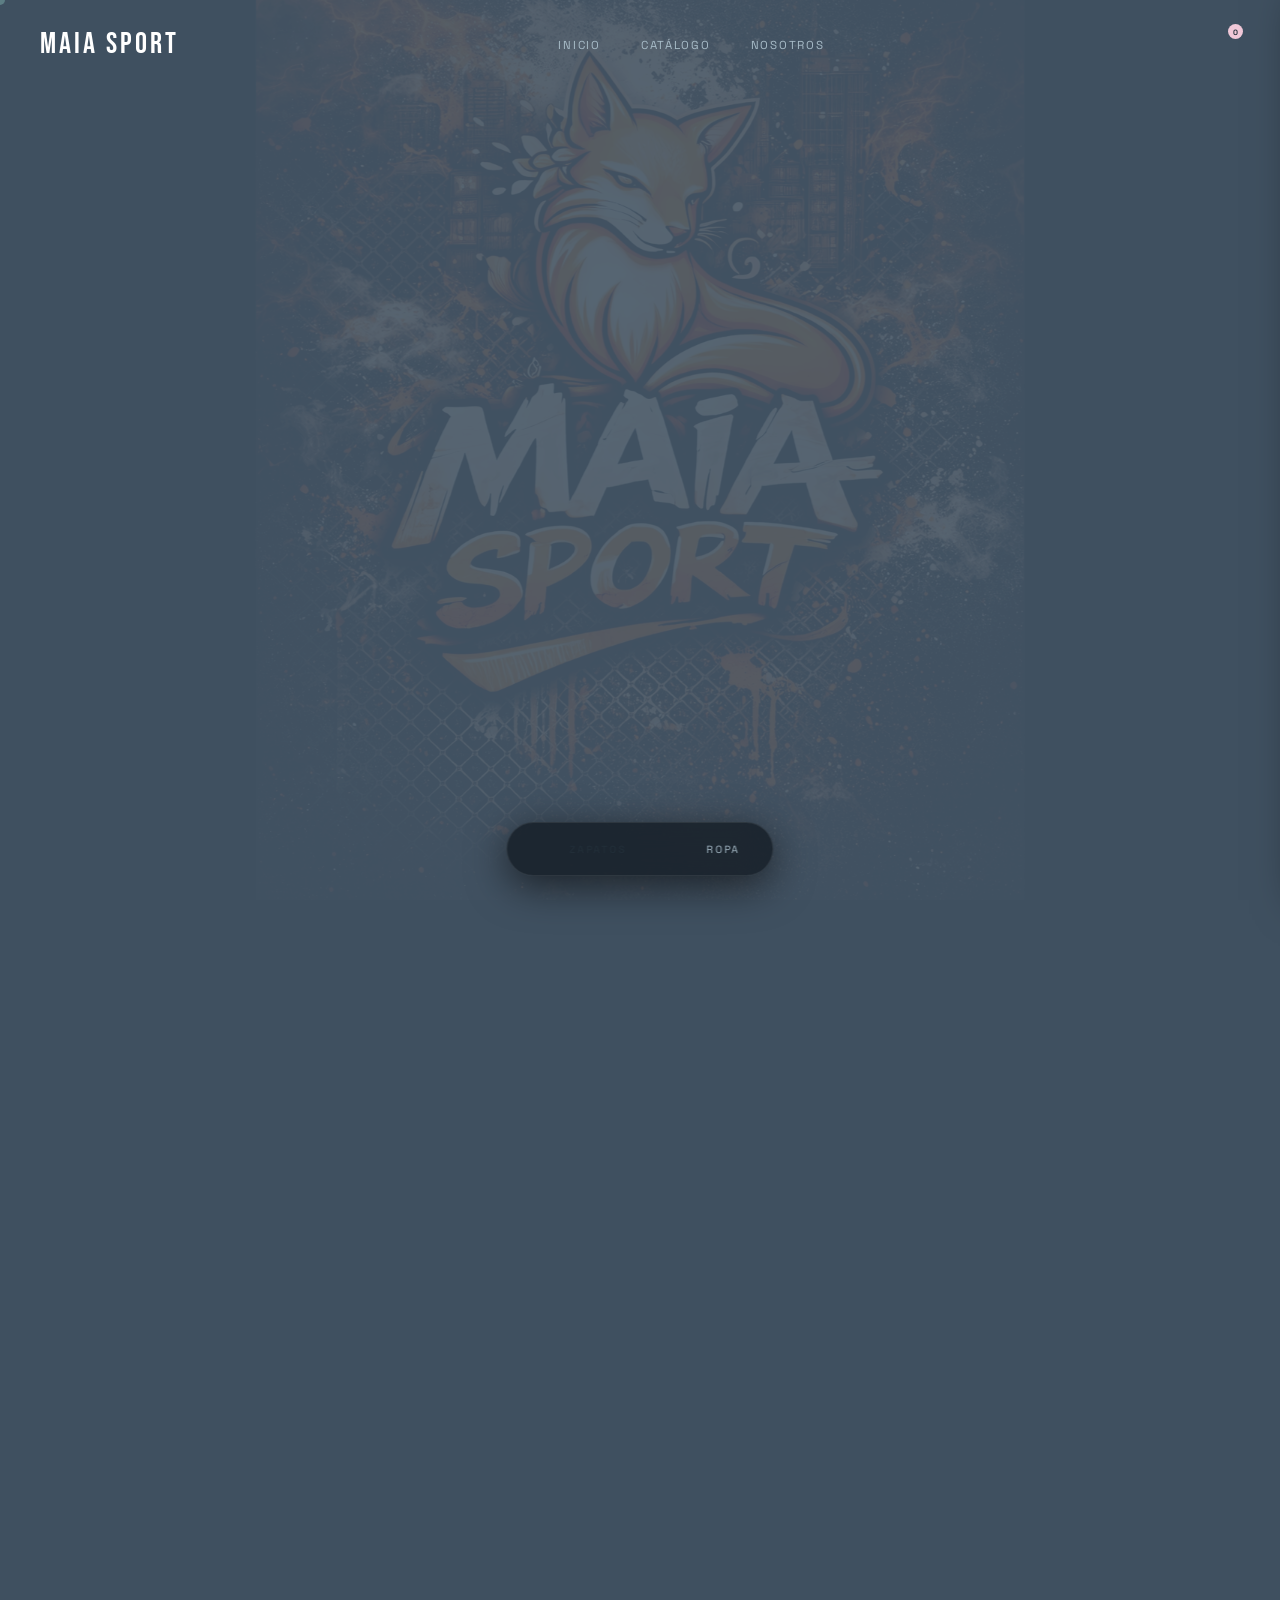
==== commit 98d02660: "feat: Finalización de Maia Sport - Agregado el catálogo de Ropa con filtrado dual  - Implementado he" ====
--- a/index.html
+++ b/index.html
@@ -23,6 +23,23 @@
        MARCA DE AGUA (LOGO FONDO)
   ====================================================== -->
   <div class="watermark-bg"></div>
+
+  <!-- =====================================================
+       SIDEBAR INTERACTIVO (ZAPATOS / ROPA)
+  ====================================================== -->
+  <aside class="category-sidebar visible" id="categorySidebar" style="position:fixed;bottom:24px;left:50%;transform:translateX(-50%);z-index:9999;">
+    <div class="sidebar-wrapper" id="sidebarWrapper">
+      <div class="active-indicator" id="sidebarIndicator"></div>
+      <button class="cat-btn active" data-category="ZAPATOS">
+        <i data-lucide="footprints"></i>
+        <span>ZAPATOS</span>
+      </button>
+      <button class="cat-btn" data-category="ROPA">
+        <i data-lucide="shirt"></i>
+        <span>ROPA</span>
+      </button>
+    </div>
+  </aside>
 
   <!-- =====================================================
        LOADER DE ENTRADA PREMIUM
@@ -63,10 +80,12 @@
        HERO SECTION
   ====================================================== -->
   <section class="hero-section reveal" id="hero-section">
-    <div class="bg-graffiti">ELEGANCE</div>
-
-    <div class="hero-content">
+    <div class="bg-graffiti" id="heroGraffiti">ELEGANCE</div>
+
+    <!-- ══ ESTADO: ZAPATOS ══ -->
+    <div class="hero-content hero-zapatos" id="heroZapatos">
       <div class="hero-left">
+        <p class="hero-eyebrow">COLECCIÓN SS2026</p>
         <h1 class="hero-title">COLECCIÓN<br>URBANA 01&trade;</h1>
 
         <div class="selectors">
@@ -100,8 +119,11 @@
       </div>
 
       <div class="hero-center">
-        <div class="main-image-wrapper">
-          <img src="images/hero_shoes.png" alt="Zapatilla Maia Urbana" class="hero-img">
+        <div class="main-image-wrapper shoes-slideshow">
+          <img src="images/catalogo/zapatos/presentacion de zapatos inicio/presentacion1.png" alt="Zapatos 1" class="hero-img slide-1">
+          <img src="images/catalogo/zapatos/presentacion de zapatos inicio/presentacion2.png" alt="Zapatos 2" class="hero-img slide-2">
+          <img src="images/catalogo/zapatos/presentacion de zapatos inicio/presentacion3.png" alt="Zapatos 3" class="hero-img slide-3">
+          <div class="shoe-brand-badge">MAIA SPORT</div>
         </div>
       </div>
 
@@ -117,6 +139,53 @@
         </div>
       </div>
     </div>
+
+    <!-- ══ ESTADO: ROPA ══ -->
+    <div class="hero-content hero-ropa" id="heroRopa">
+      <div class="ropa-left">
+        <p class="hero-eyebrow">NUEVA COLECCIÓN</p>
+        <h1 class="hero-title ropa-title">MAIA<br>ACTIVE&trade;</h1>
+        <p class="ropa-desc">Ropa deportiva diseñada<br>para mujeres que no se<br>detienen.</p>
+        <div class="ropa-tags">
+          <span>SPORT</span>
+          <span>URBAN</span>
+          <span>FEM</span>
+        </div>
+        <div class="cta-wrapper">
+          <button class="circular-btn" aria-label="Ver colección">
+            <i data-lucide="arrow-up-right"></i>
+          </button>
+          <div class="cta-text">
+            <span class="action">VER COLECCIÓN</span>
+            <span class="price">SS — 2026</span>
+          </div>
+        </div>
+      </div>
+
+      <div class="ropa-models" id="ropaModelsContainer">
+        <div class="ropa-model-card model-anim-1">
+          <img src="images/catalogo/ropa/modelo1.png" alt="Modelo Maia Sport Ropa 1" class="ropa-model-img">
+          <div class="ropa-card-label">ACTIVE DRESS</div>
+        </div>
+        <div class="ropa-model-card model-anim-2">
+          <img src="images/catalogo/ropa/modelo2.png" alt="Modelo Maia Sport Ropa 2" class="ropa-model-img">
+          <div class="ropa-card-label">URBAN SET</div>
+        </div>
+      </div>
+
+      <div class="hero-right">
+        <div class="ropa-stat-block">
+          <span class="ropa-stat-num">03</span>
+          <span class="ropa-stat-label">MODELOS<br>DISPONIBLES</span>
+        </div>
+        <div class="pagination-info">01 &mdash; 03</div>
+        <div class="social-icons">
+          <a href="#" aria-label="Instagram"><i data-lucide="instagram"></i></a>
+          <a href="#" aria-label="WhatsApp"><i data-lucide="message-circle"></i></a>
+        </div>
+      </div>
+    </div>
+
   </section>
 
   <!-- =====================================================
--- a/style.css
+++ b/style.css
@@ -208,7 +208,7 @@
 .cart-badge.pop { transform: scale(1.4); }
 
 /* ============================================================
-   HERO
+   HERO — DUAL STATE  (ZAPATOS / ROPA)
    ============================================================ */
 .hero-section {
   position: relative;
@@ -230,7 +230,7 @@
   white-space: nowrap;
   pointer-events: none;
   filter: blur(6px);
-  transition: transform 0.1s linear;
+  transition: transform 0.1s linear, opacity 0.5s ease;
 }
 
 .hero-content {
@@ -239,8 +239,54 @@
   width: 100%;
   z-index: 10;
   position: relative;
-}
-
+  transition: all 0.6s var(--ease-out-expo);
+}
+
+/* ── Zapatos state ────── */
+.hero-zapatos {
+  opacity: 1;
+  transform: translateX(0);
+  pointer-events: auto;
+  position: relative;
+  top: auto; left: auto;
+}
+.hero-zapatos.hidden {
+  opacity: 0;
+  transform: translateX(-60px);
+  pointer-events: none;
+  position: absolute;
+  top: 8rem; left: 2.5rem; right: 2.5rem;
+}
+
+/* ── Ropa state ────────── */
+.hero-ropa {
+  display: none;
+  opacity: 0;
+  transform: translateX(60px);
+  pointer-events: none;
+  position: absolute;
+  top: 8rem; left: 2.5rem; right: 2.5rem;
+  grid-template-columns: 2fr 3fr 1fr;
+}
+.hero-ropa.visible {
+  display: grid;
+  opacity: 1;
+  transform: translateX(0);
+  pointer-events: auto;
+  position: relative;
+  top: auto; left: auto; right: auto;
+}
+
+/* ── Hero eyebrow ─────── */
+.hero-eyebrow {
+  font-family: var(--font-industrial);
+  font-size: 0.6rem;
+  letter-spacing: 4px;
+  color: var(--accent);
+  margin-bottom: 0.8rem;
+}
+
+/* ── Hero zapatos title + accessories ── */
 .hero-title {
   font-family: var(--font-display);
   font-size: clamp(3rem, 6vw, 6rem);
@@ -296,11 +342,62 @@
 
 .hero-center { display: flex; justify-content: center; align-items: flex-end; }
 
+/* ── Shoe brand badge ─── */
+.main-image-wrapper {
+  position: relative;
+  display: inline-flex;
+  justify-content: center;
+  align-items: flex-end;
+}
+.shoe-brand-badge {
+  position: absolute;
+  bottom: 2rem;
+  left: 50%;
+  transform: translateX(-50%);
+  font-family: var(--font-display);
+  font-size: 1rem;
+  letter-spacing: 8px;
+  color: rgba(255,255,255,0.18);
+  white-space: nowrap;
+  pointer-events: none;
+  text-transform: uppercase;
+}
+
 .hero-img {
   height: 82vh;
   object-fit: contain;
   filter: contrast(1.1) drop-shadow(0 20px 40px rgba(0,0,0,0.5));
   transition: transform 0.15s linear;
+}
+
+/* ── Animación Slideshow ─── */
+.shoes-slideshow {
+  position: relative;
+  width: 100%;
+  height: 82vh;
+  display: flex;
+  justify-content: center;
+  align-items: center;
+}
+.shoes-slideshow img.hero-img {
+  position: absolute;
+  top: 50%;
+  left: 50%;
+  /* Parallax will overwrite transform, but we need base centering if parallax isn't active */
+  opacity: 0;
+  animation: shoeCrossfade 12s infinite cubic-bezier(0.4, 0, 0.2, 1);
+  will-change: opacity, filter;
+}
+.shoes-slideshow img.slide-1 { animation-delay: 0s; }
+.shoes-slideshow img.slide-2 { animation-delay: 4s; }
+.shoes-slideshow img.slide-3 { animation-delay: 8s; }
+
+@keyframes shoeCrossfade {
+  0%   { opacity: 0; filter: blur(10px) drop-shadow(0 20px 40px rgba(0,0,0,0.5)); }
+  5%   { opacity: 1; filter: blur(0) drop-shadow(0 20px 40px rgba(0,0,0,0.5)); }
+  28%  { opacity: 1; filter: blur(0) drop-shadow(0 20px 40px rgba(0,0,0,0.5)); }
+  33%  { opacity: 0; filter: blur(10px) drop-shadow(0 20px 40px rgba(0,0,0,0.5)); }
+  100% { opacity: 0; filter: blur(10px) drop-shadow(0 20px 40px rgba(0,0,0,0.5)); }
 }
 
 .hero-right { display: flex; flex-direction: column; align-items: flex-end; justify-content: center; gap: 2rem; }
@@ -320,9 +417,173 @@
 .social-icons i { width: 18px; height: 18px; color: var(--text-dim); }
 
 /* ============================================================
+   HERO STATE: ROPA — Presentación editorial
+   ============================================================ */
+.ropa-left {
+  display: flex;
+  flex-direction: column;
+  justify-content: center;
+}
+
+.ropa-title {
+  background: linear-gradient(135deg, var(--text) 60%, var(--accent));
+  -webkit-background-clip: text;
+  background-clip: text;
+  -webkit-text-fill-color: transparent;
+  margin-bottom: 1.5rem;
+}
+
+.ropa-desc {
+  font-family: var(--font-industrial);
+  font-size: 0.82rem;
+  line-height: 1.8;
+  color: var(--text-dim);
+  margin-bottom: 2rem;
+}
+
+.ropa-tags {
+  display: flex;
+  gap: 0.6rem;
+  margin-bottom: 2.5rem;
+}
+.ropa-tags span {
+  font-family: var(--font-industrial);
+  font-size: 0.58rem;
+  letter-spacing: 2px;
+  padding: 0.35rem 0.9rem;
+  border: 1px solid rgba(255,255,255,0.2);
+  border-radius: 50px;
+  color: var(--text-dim);
+}
+
+/* ── Ropa model loop animation (No backgrounds) ─── */
+.ropa-models {
+  position: relative;
+  display: flex;
+  align-items: center;
+  justify-content: center;
+  width: 100%;
+  height: 80vh;
+}
+
+.ropa-model-card {
+  position: absolute;
+  height: 90%;
+  bottom: 0;
+  display: flex;
+  flex-direction: column;
+  justify-content: flex-end;
+  align-items: center;
+}
+
+.model-anim-1 {
+  animation: modeLoop1 14s infinite;
+  z-index: 2;
+}
+
+.model-anim-2 {
+  animation: modeLoop2 14s infinite;
+  z-index: 1;
+}
+
+@keyframes modeLoop1 {
+  0%, 25% {
+    opacity: 1;
+    transform: translateX(0) scale(1);
+    z-index: 3;
+  }
+  28%, 55% {
+    opacity: 0;
+    transform: translateX(0) scale(0.95);
+    z-index: 1;
+  }
+  58%, 95% {
+    opacity: 1;
+    transform: translateX(-120px) scale(0.95);
+    z-index: 3;
+  }
+  98%, 100% {
+    opacity: 1;
+    transform: translateX(0) scale(1);
+    z-index: 3;
+  }
+}
+
+@keyframes modeLoop2 {
+  0%, 25% {
+    opacity: 0;
+    transform: translateX(0) scale(0.95);
+    z-index: 1;
+  }
+  28%, 55% {
+    opacity: 1;
+    transform: translateX(0) scale(1);
+    z-index: 3;
+  }
+  58%, 95% {
+    opacity: 1;
+    transform: translateX(120px) scale(0.95);
+    z-index: 2;
+  }
+  98%, 100% {
+    opacity: 0;
+    transform: translateX(0) scale(0.95);
+    z-index: 1;
+  }
+}
+
+.ropa-model-img {
+  max-width: 100%;
+  max-height: 100%;
+  object-fit: contain;
+  filter: drop-shadow(0 20px 40px rgba(0,0,0,0.6)) contrast(1.1) brightness(1.05);
+  transition: transform 0.5s ease;
+}
+.ropa-model-card:hover .ropa-model-img { transform: scale(1.03); }
+
+.ropa-card-label {
+  margin-top: -3rem;
+  z-index: 5;
+  font-family: var(--font-industrial);
+  font-size: 0.58rem;
+  letter-spacing: 2px;
+  color: rgba(255,255,255,0.7);
+  background: rgba(0,0,0,0.6);
+  backdrop-filter: blur(6px);
+  padding: 0.3rem 0.7rem;
+  border-radius: 2px;
+}
+
+/* ── Ropa stat block ──── */
+.ropa-stat-block {
+  display: flex;
+  flex-direction: column;
+  align-items: flex-end;
+  gap: 0.4rem;
+}
+.ropa-stat-num {
+  font-family: var(--font-display);
+  font-size: 3.5rem;
+  line-height: 1;
+  color: var(--accent);
+}
+.ropa-stat-label {
+  font-family: var(--font-industrial);
+  font-size: 0.58rem;
+  letter-spacing: 2px;
+  color: var(--text-dim);
+  text-align: right;
+  line-height: 1.6;
+}
+
+/* ============================================================
    CATÁLOGO SECTION
    ============================================================ */
-.catalog-section { padding: 5rem 2.5rem; }
+.catalog-section {
+  padding: 5rem 2.5rem 8rem;
+  overflow: hidden;
+  position: relative;
+}
 
 .catalog-header {
   display: grid;
@@ -397,7 +658,8 @@
   display: grid;
   grid-template-columns: repeat(auto-fill, minmax(260px, 1fr));
   gap: 1.5rem;
-  transition: opacity 0.4s ease, transform 0.4s ease;
+  transition: opacity 0.4s ease;
+  align-items: start;
 }
 
 /* ── Product Card ────────────────────────────────────────── */
@@ -427,9 +689,9 @@
   width: 100%;
   height: 100%;
   object-fit: cover;
-  transition: opacity 0.3s ease, transform 0.3s ease, transform 0.5s ease;
-}
-.product-card:hover .card-main-img { transform: scale(1.06); }
+  transition: opacity 0.3s ease;
+}
+/* Sin hover scale en la imagen */
 
 /* Overlay al hover */
 .card-img-overlay {
@@ -510,6 +772,70 @@
   font-weight: 700;
   font-size: 0.9rem;
   color: var(--text);
+}
+
+/* ── Badge disponible ──────────────────────── */
+.card-badge-disponible {
+  position: absolute;
+  top: 0.8rem;
+  left: 0.8rem;
+  font-family: var(--font-industrial);
+  font-size: 0.52rem;
+  letter-spacing: 2px;
+  color: #0a1a0a;
+  background: linear-gradient(135deg, #7bd47b, #4caf50);
+  padding: 0.25rem 0.7rem;
+  border-radius: 50px;
+  font-weight: 700;
+  z-index: 5;
+  pointer-events: none;
+}
+
+/* ── Color count ───────────────────────────── */
+.card-color-count {
+  font-family: var(--font-industrial);
+  font-size: 0.58rem;
+  letter-spacing: 1.5px;
+  color: var(--text-dim);
+  margin: 0.4rem 0 0.6rem;
+  opacity: 0.75;
+}
+
+/* ── WhatsApp CTA ──────────────────────────── */
+.card-wa-btn {
+  display: flex;
+  align-items: center;
+  justify-content: center;
+  gap: 0.5rem;
+  margin-top: 0.8rem;
+  padding: 0.6rem 1rem;
+  border-radius: 50px;
+  background: rgba(37, 211, 102, 0.04);
+  border: 1px solid rgba(37, 211, 102, 0.5);
+  color: #25d366;
+  font-family: var(--font-industrial);
+  font-size: 0.62rem;
+  letter-spacing: 1.5px;
+  font-weight: 600;
+  transition: all 0.3s cubic-bezier(0.23, 1, 0.32, 1);
+  text-decoration: none;
+  backdrop-filter: blur(4px);
+}
+.card-wa-btn:hover {
+  background: #25d366;
+  border-color: #25d366;
+  color: #0a1a0a;
+  box-shadow: 0 4px 15px rgba(37, 211, 102, 0.25);
+  transform: translateY(-2px);
+}
+.card-wa-btn i { 
+  width: 14px; 
+  height: 14px; 
+  flex-shrink: 0; 
+  transition: transform 0.3s ease;
+}
+.card-wa-btn:hover i {
+  transform: scale(1.15);
 }
 
 /* Swatches de color */
@@ -716,18 +1042,32 @@
   letter-spacing: 1.5px;
   padding: 0.85rem 1.6rem;
   border-radius: 50px;
-  background: rgba(37,211,102,0.15);
+  background: rgba(37, 211, 102, 0.05);
   color: #25d366;
-  border: 1px solid rgba(37,211,102,0.3);
+  border: 1px solid rgba(37, 211, 102, 0.5);
   display: flex;
   align-items: center;
   justify-content: center;
-  gap: 0.5rem;
-  transition: background 0.3s, transform 0.2s;
+  gap: 0.6rem;
+  transition: all 0.3s cubic-bezier(0.23, 1, 0.32, 1);
   width: 100%;
-}
-.whatsapp-btn i { width: 15px; height: 15px; }
-.whatsapp-btn:hover { background: rgba(37,211,102,0.25); transform: scale(1.02); }
+  text-decoration: none;
+}
+.whatsapp-btn i { 
+  width: 16px; 
+  height: 16px; 
+  transition: transform 0.3s ease;
+}
+.whatsapp-btn:hover { 
+  background: #25d366; 
+  color: #0a1a0a;
+  border-color: #25d366;
+  box-shadow: 0 6px 20px rgba(37, 211, 102, 0.25);
+  transform: translateY(-2px); 
+}
+.whatsapp-btn:hover i {
+  transform: scale(1.15);
+}
 
 /* ============================================================
    CART DRAWER
@@ -928,6 +1268,94 @@
 .mt-4 { margin-top: 2rem; }
 
 /* ============================================================
+   SIDEBAR DE CATEGORÍAS (ZAPATOS / ROPA)
+   ============================================================ */
+.category-sidebar {
+  position: fixed;
+  bottom: 24px;
+  left: 50%;
+  transform: translateX(-50%) translateY(0);
+  z-index: 9999;
+  transition: transform 0.8s cubic-bezier(0.23, 1, 0.32, 1);
+}
+/* clase .visible no cambia nada — ya está visible por defecto */
+.category-sidebar.visible {
+  transform: translateX(-50%) translateY(0);
+}
+
+.sidebar-wrapper {
+  background: rgba(16, 24, 32, 0.75);
+  backdrop-filter: blur(16px);
+  border: 1px solid rgba(255,255,255,0.08);
+  border-radius: 50px;
+  padding: 0.4rem;
+  display: flex;
+  flex-direction: row;
+  gap: 0;
+  box-shadow: 0 10px 40px rgba(0,0,0,0.6);
+  position: relative;
+  z-index: 1;
+}
+
+.active-indicator {
+  position: absolute;
+  top: 0.4rem;
+  bottom: 0.4rem;
+  left: 0;
+  width: 0;
+  background: var(--text);
+  border-radius: 50px;
+  z-index: -1;
+  transition: all 0.4s var(--ease-spring);
+  pointer-events: none;
+}
+
+.cat-btn {
+  display: flex;
+  flex-direction: row;
+  align-items: center;
+  justify-content: center;
+  gap: 0.6rem;
+  background: transparent;
+  border: none;
+  color: var(--text-dim);
+  transition: all 0.3s ease;
+  cursor: pointer;
+  padding: 0.6rem 1.6rem;
+  border-radius: 50px;
+  z-index: 2;
+}
+.cat-btn:hover {
+  color: var(--text);
+  background: transparent;
+}
+.cat-btn i {
+  width: 20px;
+  height: 20px;
+  transition: transform 0.3s var(--ease-spring);
+}
+.cat-btn:hover i {
+  transform: scale(1.15) translateY(-2px);
+}
+.cat-btn span {
+  font-family: var(--font-industrial);
+  font-size: 0.65rem;
+  letter-spacing: 2px;
+  writing-mode: horizontal-tb;
+  transform: none;
+  margin-top: 0;
+}
+.cat-btn.active {
+  color: var(--bg-darker);
+  font-weight: 600;
+  background: transparent;
+  box-shadow: none;
+}
+.cat-btn.active i {
+  filter: none;
+}
+
+/* ============================================================
    RESPONSIVE
    ============================================================ */
 @media (max-width: 1024px) {
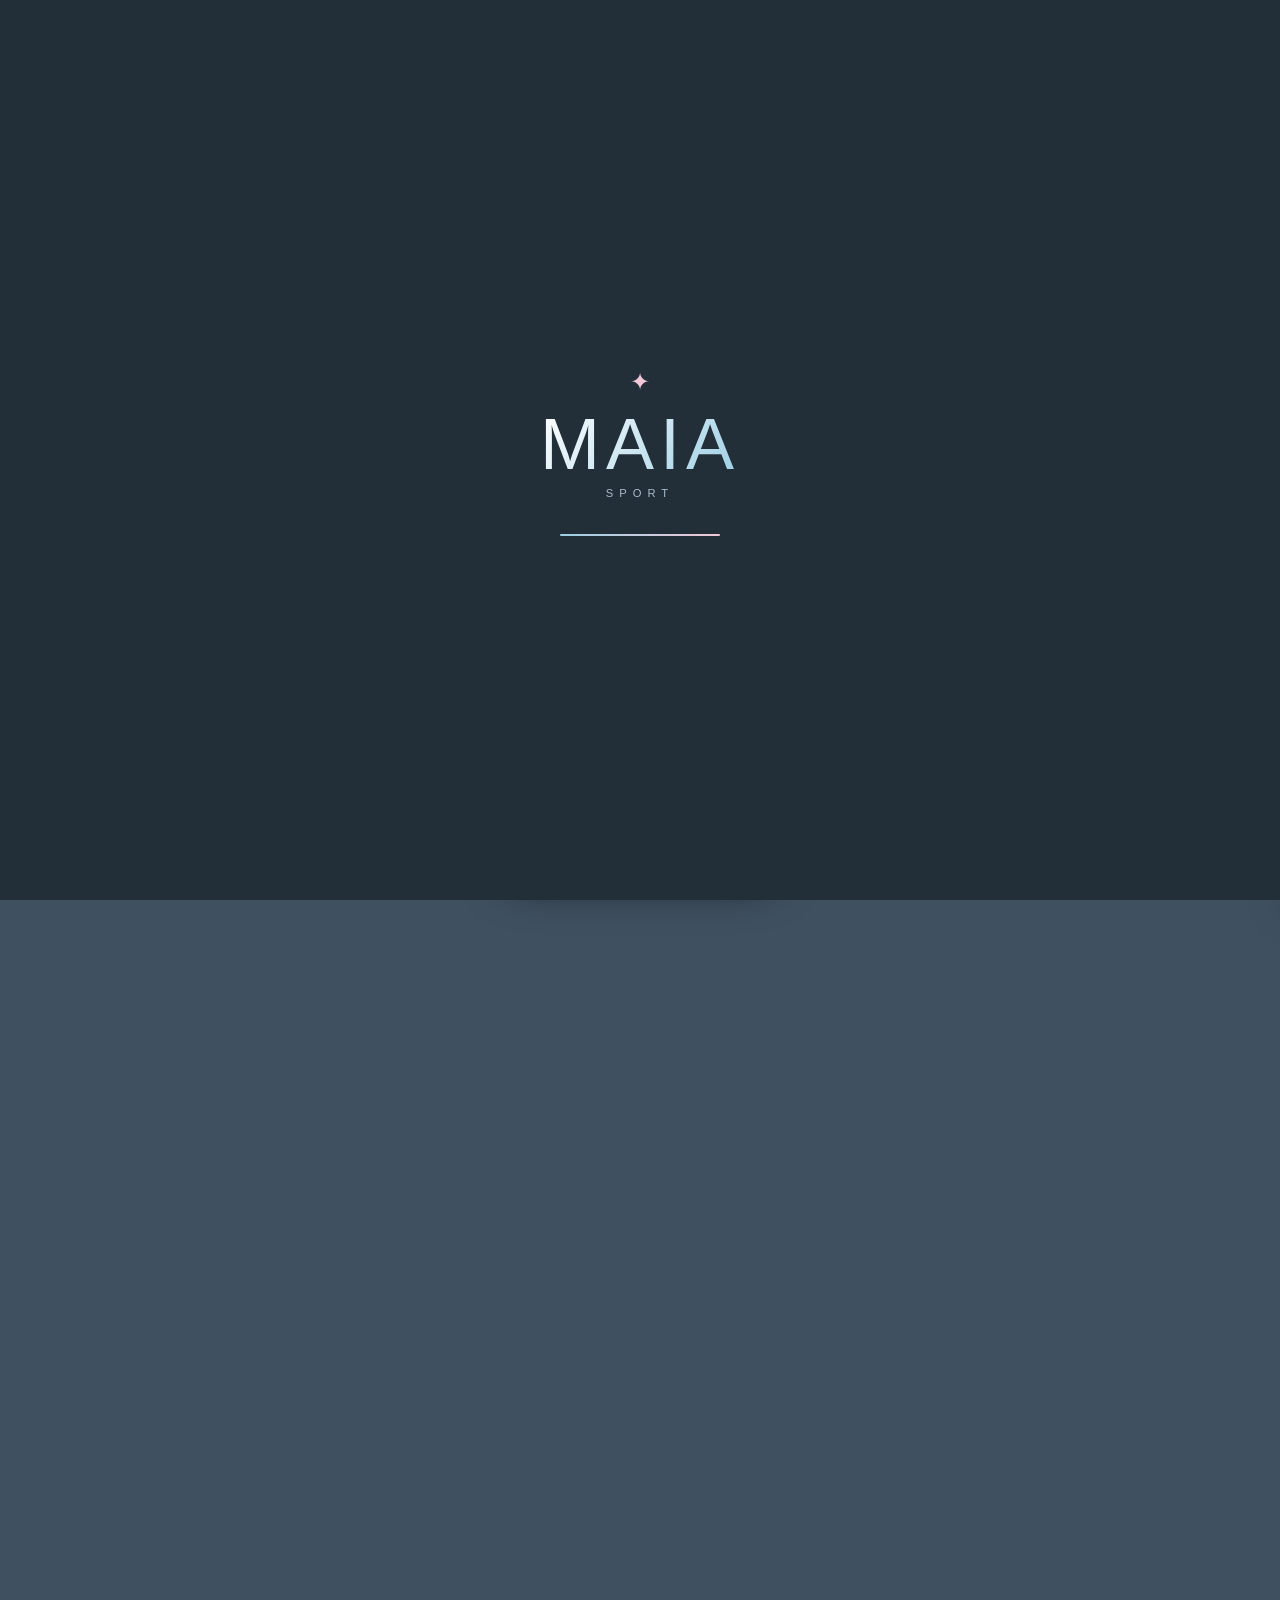
==== commit 9934450c: "feat: Optimizacion profesional completa - Fuentes locales, SEO, Seguridad, PWA, Movil, WhatsApp mejo" ====
--- a/index.html
+++ b/index.html
@@ -2,40 +2,102 @@
 <html lang="es">
 <head>
   <meta charset="UTF-8">
-  <meta name="viewport" content="width=device-width, initial-scale=1.0">
-  <title>Maia Sport | Catálogo Femenino Premium</title>
-  <meta name="description" content="Maia Sport — Zapatillas femeninas premium. Explora nuestra colección exclusiva de Adidas, Nike, New Balance, Puma y más.">
-
-  <!-- Fuentes -->
-  <link rel="preconnect" href="https://fonts.googleapis.com">
-  <link rel="preconnect" href="https://fonts.gstatic.com" crossorigin>
-  <link href="https://fonts.googleapis.com/css2?family=Inter:wght@300;400;500;600&family=Space+Grotesk:wght@400;600;700&family=Bebas+Neue&display=swap" rel="stylesheet">
-
-  <!-- CSS -->
+  <meta name="viewport" content="width=device-width, initial-scale=1.0, viewport-fit=cover">
+
+  <!-- ═══ SEO PRIMARIO ═══════════════════════════════════════ -->
+  <title>Maia Sport | Catálogo Femenino Premium — Zapatos y Ropa Deportiva</title>
+  <meta name="description" content="Maia Sport — Zapatillas y ropa deportiva femenina premium. Colección exclusiva de Nike, Adidas, New Balance, Puma. Calidad y estilo para mujeres activas.">
+  <meta name="keywords" content="zapatos deportivos mujer, ropa deportiva femenina, nike mujer, adidas mujer, new balance mujer, puma mujer, maia sport, calzado femenino premium">
+  <meta name="author" content="Maia Sport">
+  <meta name="robots" content="index, follow, max-image-preview:large">
+  <link rel="canonical" href="https://madarchy.github.io/Maia_Shoes/">
+
+  <!-- ═══ OPEN GRAPH (Facebook, WhatsApp preview) ════════════ -->
+  <meta property="og:type" content="website">
+  <meta property="og:title" content="Maia Sport | Catálogo Femenino Premium">
+  <meta property="og:description" content="Zapatillas y ropa deportiva femenina premium. Nike, Adidas, New Balance y más. Diseñadas para mujeres que no se detienen.">
+  <meta property="og:image" content="https://madarchy.github.io/Maia_Shoes/images/og-preview.jpg">
+  <meta property="og:image:width" content="1200">
+  <meta property="og:image:height" content="630">
+  <meta property="og:image:alt" content="Catálogo de zapatos y ropa Maia Sport">
+  <meta property="og:url" content="https://madarchy.github.io/Maia_Shoes/">
+  <meta property="og:site_name" content="Maia Sport">
+  <meta property="og:locale" content="es_CO">
+
+  <!-- ═══ TWITTER CARD ════════════════════════════════════════ -->
+  <meta name="twitter:card" content="summary_large_image">
+  <meta name="twitter:title" content="Maia Sport | Catálogo Femenino Premium">
+  <meta name="twitter:description" content="Zapatillas y ropa deportiva femenina premium. Nike, Adidas, New Balance y más.">
+  <meta name="twitter:image" content="https://madarchy.github.io/Maia_Shoes/images/og-preview.jpg">
+
+  <!-- ═══ TEMA Y APARIENCIA ═══════════════════════════════════ -->
+  <meta name="theme-color" content="#3f5060">
+  <meta name="color-scheme" content="dark">
+  <meta name="mobile-web-app-capable" content="yes">
+  <meta name="apple-mobile-web-app-capable" content="yes">
+  <meta name="apple-mobile-web-app-status-bar-style" content="black-translucent">
+  <meta name="apple-mobile-web-app-title" content="Maia Sport">
+
+  <!-- ═══ FAVICON ══════════════════════════════════════════════ -->
+  <link rel="icon" type="image/png" href="images/logo_maia_sport.png">
+  <link rel="apple-touch-icon" href="images/logo_maia_sport.png">
+  <link rel="manifest" href="site.webmanifest">
+
+  <!-- ═══ FUENTES LOCALES ══════════════════════════════════════ -->
+  <link rel="preload" href="fonts/inter-400.woff2" as="font" type="font/woff2" crossorigin>
+  <link rel="preload" href="fonts/bebas-neue.woff2" as="font" type="font/woff2" crossorigin>
+  <link rel="preload" href="fonts/space-grotesk-700.woff2" as="font" type="font/woff2" crossorigin>
+  <link rel="stylesheet" href="fonts/fonts.css">
+
+  <!-- ═══ CSS PRINCIPAL ════════════════════════════════════════ -->
   <link rel="stylesheet" href="style.css">
 
-  <!-- Lucide Icons -->
-  <script src="https://unpkg.com/lucide@latest"></script>
+  <!-- ═══ SCHEMA.ORG JSON-LD ══════════════════════════════════ -->
+  <script type="application/ld+json">
+  {
+    "@context": "https://schema.org",
+    "@type": "ClothingStore",
+    "name": "Maia Sport",
+    "description": "Catálogo de zapatillas y ropa deportiva femenina premium. Nike, Adidas, New Balance, Puma.",
+    "url": "https://madarchy.github.io/Maia_Shoes/",
+    "logo": "https://madarchy.github.io/Maia_Shoes/images/logo_maia_sport.png",
+    "image": "https://madarchy.github.io/Maia_Shoes/images/og-preview.jpg",
+    "contactPoint": {
+      "@type": "ContactPoint",
+      "contactType": "customer service",
+      "availableLanguage": ["Spanish"]
+    },
+    "sameAs": [],
+    "offers": {
+      "@type": "AggregateOffer",
+      "priceCurrency": "COP",
+      "availability": "https://schema.org/InStock"
+    }
+  }
+  </script>
+
+  <!-- ═══ LUCIDE ICONS — LOCAL ══════════════════════════════════ -->
+  <script src="js/lucide.min.js"></script>
 </head>
 <body class="theme-dark">
 
   <!-- =====================================================
        MARCA DE AGUA (LOGO FONDO)
   ====================================================== -->
-  <div class="watermark-bg"></div>
+  <div class="watermark-bg" aria-hidden="true"></div>
 
   <!-- =====================================================
        SIDEBAR INTERACTIVO (ZAPATOS / ROPA)
   ====================================================== -->
-  <aside class="category-sidebar visible" id="categorySidebar" style="position:fixed;bottom:24px;left:50%;transform:translateX(-50%);z-index:9999;">
+  <aside class="category-sidebar visible" id="categorySidebar" role="navigation" aria-label="Categorías de productos" style="position:fixed;bottom:24px;left:50%;transform:translateX(-50%);z-index:9999;">
     <div class="sidebar-wrapper" id="sidebarWrapper">
-      <div class="active-indicator" id="sidebarIndicator"></div>
-      <button class="cat-btn active" data-category="ZAPATOS">
-        <i data-lucide="footprints"></i>
+      <div class="active-indicator" id="sidebarIndicator" aria-hidden="true"></div>
+      <button class="cat-btn active" data-category="ZAPATOS" aria-pressed="true" aria-label="Ver catálogo de zapatos">
+        <i data-lucide="footprints" aria-hidden="true"></i>
         <span>ZAPATOS</span>
       </button>
-      <button class="cat-btn" data-category="ROPA">
-        <i data-lucide="shirt"></i>
+      <button class="cat-btn" data-category="ROPA" aria-pressed="false" aria-label="Ver catálogo de ropa">
+        <i data-lucide="shirt" aria-hidden="true"></i>
         <span>ROPA</span>
       </button>
     </div>
@@ -44,43 +106,58 @@
   <!-- =====================================================
        LOADER DE ENTRADA PREMIUM
   ====================================================== -->
-  <div class="maia-loader" id="maiaLoader">
+  <div class="maia-loader" id="maiaLoader" aria-live="assertive" aria-label="Cargando Maia Sport...">
     <div class="loader-logo">
-      <div class="loader-ribbon">✦</div>
+      <div class="loader-ribbon" aria-hidden="true">✦</div>
       <span class="loader-text">MAIA</span>
       <span class="loader-sub">SPORT</span>
     </div>
-    <div class="loader-bar"><div class="loader-fill"></div></div>
+    <div class="loader-bar" role="progressbar" aria-valuemin="0" aria-valuemax="100">
+      <div class="loader-fill"></div>
+    </div>
   </div>
 
   <!-- =====================================================
        NAVBAR
   ====================================================== -->
-  <header class="navbar" id="mainNav">
+  <header class="navbar" id="mainNav" role="banner">
     <div class="nav-left">
-      <a href="#" class="logo">MAIA SPORT</a>
-    </div>
-    <nav class="nav-center">
+      <a href="#" class="logo" aria-label="Maia Sport — Inicio">MAIA SPORT</a>
+    </div>
+    <nav class="nav-center" role="navigation" aria-label="Navegación principal">
       <a href="#hero-section">INICIO</a>
       <a href="#catalog-section">CATÁLOGO</a>
       <a href="#footer-section">NOSOTROS</a>
     </nav>
     <div class="nav-right">
-      <button class="icon-btn" id="openCart" aria-label="Abrir carrito">
-        <i data-lucide="shopping-bag"></i>
-        <span class="cart-badge">0</span>
+      <button class="icon-btn" id="openCart" aria-label="Abrir carrito de compras">
+        <i data-lucide="shopping-bag" aria-hidden="true"></i>
+        <span class="cart-badge" aria-live="polite" aria-label="Artículos en carrito">0</span>
       </button>
-      <button class="icon-btn mobile-menu-btn" id="mobileMenuBtn" aria-label="Menú">
-        <i data-lucide="menu"></i>
+      <button class="icon-btn mobile-menu-btn" id="mobileMenuBtn" aria-label="Abrir menú móvil" aria-expanded="false">
+        <i data-lucide="menu" aria-hidden="true"></i>
       </button>
     </div>
   </header>
 
   <!-- =====================================================
+       MOBILE MENU DRAWER
+  ====================================================== -->
+  <div class="mobile-nav-overlay" id="mobileNavOverlay" aria-hidden="true"></div>
+  <nav class="mobile-nav-drawer" id="mobileNavDrawer" aria-label="Menú móvil" aria-hidden="true">
+    <button class="mobile-nav-close" id="mobileNavClose" aria-label="Cerrar menú">
+      <i data-lucide="x" aria-hidden="true"></i>
+    </button>
+    <a href="#hero-section" class="mobile-nav-link">INICIO</a>
+    <a href="#catalog-section" class="mobile-nav-link">CATÁLOGO</a>
+    <a href="#footer-section" class="mobile-nav-link">NOSOTROS</a>
+  </nav>
+
+  <!-- =====================================================
        HERO SECTION
   ====================================================== -->
-  <section class="hero-section reveal" id="hero-section">
-    <div class="bg-graffiti" id="heroGraffiti">ELEGANCE</div>
+  <section class="hero-section reveal" id="hero-section" aria-label="Presentación principal Maia Sport">
+    <div class="bg-graffiti" id="heroGraffiti" aria-hidden="true">ELEGANCE</div>
 
     <!-- ══ ESTADO: ZAPATOS ══ -->
     <div class="hero-content hero-zapatos" id="heroZapatos">
@@ -109,7 +186,7 @@
 
         <div class="cta-wrapper">
           <button class="circular-btn" id="btn-add-main" aria-label="Añadir al carrito">
-            <i data-lucide="arrow-up-right"></i>
+            <i data-lucide="arrow-up-right" aria-hidden="true"></i>
           </button>
           <div class="cta-text">
             <span class="action">AÑADIR AL CARRITO</span>
@@ -119,23 +196,23 @@
       </div>
 
       <div class="hero-center">
-        <div class="main-image-wrapper shoes-slideshow">
-          <img src="images/catalogo/zapatos/presentacion de zapatos inicio/presentacion1.png" alt="Zapatos 1" class="hero-img slide-1">
-          <img src="images/catalogo/zapatos/presentacion de zapatos inicio/presentacion2.png" alt="Zapatos 2" class="hero-img slide-2">
-          <img src="images/catalogo/zapatos/presentacion de zapatos inicio/presentacion3.png" alt="Zapatos 3" class="hero-img slide-3">
-          <div class="shoe-brand-badge">MAIA SPORT</div>
+        <div class="main-image-wrapper shoes-slideshow" aria-label="Imágenes de la colección de zapatos">
+          <img src="images/catalogo/zapatos/presentacion de zapatos inicio/presentacion1.png" alt="Colección de zapatos Maia Sport — Imagen 1" class="hero-img slide-1" loading="eager" fetchpriority="high">
+          <img src="images/catalogo/zapatos/presentacion de zapatos inicio/presentacion2.png" alt="Colección de zapatos Maia Sport — Imagen 2" class="hero-img slide-2" loading="eager">
+          <img src="images/catalogo/zapatos/presentacion de zapatos inicio/presentacion3.png" alt="Colección de zapatos Maia Sport — Imagen 3" class="hero-img slide-3" loading="eager">
+          <div class="shoe-brand-badge" aria-hidden="true">MAIA SPORT</div>
         </div>
       </div>
 
       <div class="hero-right">
-        <div class="vertical-thumbnails">
-          <img src="images/shoes_detail1.png" alt="Detalle zapatilla 1">
-          <img src="images/shoes_detail2.png" alt="Detalle zapatilla 2">
-        </div>
-        <div class="pagination-info">01 &mdash; 26</div>
+        <div class="vertical-thumbnails" aria-hidden="true">
+          <img src="images/shoes_detail1.png" alt="">
+          <img src="images/shoes_detail2.png" alt="">
+        </div>
+        <div class="pagination-info" aria-label="Página 1 de 26">01 &mdash; 26</div>
         <div class="social-icons">
-          <a href="#" aria-label="Instagram"><i data-lucide="instagram"></i></a>
-          <a href="#" aria-label="WhatsApp"><i data-lucide="message-circle"></i></a>
+          <a href="#" aria-label="Instagram de Maia Sport" rel="noopener"><i data-lucide="instagram" aria-hidden="true"></i></a>
+          <a href="#" aria-label="WhatsApp de Maia Sport" rel="noopener"><i data-lucide="message-circle" aria-hidden="true"></i></a>
         </div>
       </div>
     </div>
@@ -146,14 +223,14 @@
         <p class="hero-eyebrow">NUEVA COLECCIÓN</p>
         <h1 class="hero-title ropa-title">MAIA<br>ACTIVE&trade;</h1>
         <p class="ropa-desc">Ropa deportiva diseñada<br>para mujeres que no se<br>detienen.</p>
-        <div class="ropa-tags">
+        <div class="ropa-tags" aria-label="Estilos disponibles">
           <span>SPORT</span>
           <span>URBAN</span>
           <span>FEM</span>
         </div>
         <div class="cta-wrapper">
-          <button class="circular-btn" aria-label="Ver colección">
-            <i data-lucide="arrow-up-right"></i>
+          <button class="circular-btn" aria-label="Ver colección de ropa">
+            <i data-lucide="arrow-up-right" aria-hidden="true"></i>
           </button>
           <div class="cta-text">
             <span class="action">VER COLECCIÓN</span>
@@ -162,26 +239,26 @@
         </div>
       </div>
 
-      <div class="ropa-models" id="ropaModelsContainer">
+      <div class="ropa-models" id="ropaModelsContainer" aria-label="Modelos de ropa Maia Sport">
         <div class="ropa-model-card model-anim-1">
-          <img src="images/catalogo/ropa/modelo1.png" alt="Modelo Maia Sport Ropa 1" class="ropa-model-img">
-          <div class="ropa-card-label">ACTIVE DRESS</div>
+          <img src="images/catalogo/ropa/modelo1.png" alt="Modelo femenino Maia Sport — conjunto deportivo 1" class="ropa-model-img" loading="eager">
+          <div class="ropa-card-label" aria-hidden="true">ACTIVE DRESS</div>
         </div>
         <div class="ropa-model-card model-anim-2">
-          <img src="images/catalogo/ropa/modelo2.png" alt="Modelo Maia Sport Ropa 2" class="ropa-model-img">
-          <div class="ropa-card-label">URBAN SET</div>
+          <img src="images/catalogo/ropa/modelo2.png" alt="Modelo femenino Maia Sport — conjunto deportivo 2" class="ropa-model-img" loading="eager">
+          <div class="ropa-card-label" aria-hidden="true">URBAN SET</div>
         </div>
       </div>
 
       <div class="hero-right">
         <div class="ropa-stat-block">
-          <span class="ropa-stat-num">03</span>
+          <span class="ropa-stat-num" aria-hidden="true">17</span>
           <span class="ropa-stat-label">MODELOS<br>DISPONIBLES</span>
         </div>
-        <div class="pagination-info">01 &mdash; 03</div>
+        <div class="pagination-info">01 &mdash; 17</div>
         <div class="social-icons">
-          <a href="#" aria-label="Instagram"><i data-lucide="instagram"></i></a>
-          <a href="#" aria-label="WhatsApp"><i data-lucide="message-circle"></i></a>
+          <a href="#" aria-label="Instagram de Maia Sport" rel="noopener"><i data-lucide="instagram" aria-hidden="true"></i></a>
+          <a href="#" aria-label="WhatsApp de Maia Sport" rel="noopener"><i data-lucide="message-circle" aria-hidden="true"></i></a>
         </div>
       </div>
     </div>
@@ -191,13 +268,13 @@
   <!-- =====================================================
        CATÁLOGO PRINCIPAL (generado dinámicamente)
   ====================================================== -->
-  <section class="catalog-section reveal" id="catalog-section">
+  <section class="catalog-section reveal" id="catalog-section" aria-label="Catálogo de productos Maia Sport">
 
     <!-- Encabezado -->
     <div class="catalog-header reveal">
       <div class="catalog-header-left">
         <h2 class="section-title">CATÁLOGO<br><span>COMPLETO</span></h2>
-        <p class="catalog-subtitle micro-text">[ 26 MODELOS · SS2026 ]</p>
+        <p class="catalog-subtitle micro-text" id="catalogCount">[ 26 MODELOS · SS2026 ]</p>
       </div>
       <div class="catalog-header-right">
         <p class="catalog-desc">Cada zapato, un universo de colores.<br>Selecciona tu tono preferido.</p>
@@ -205,27 +282,27 @@
     </div>
 
     <!-- Tabs de filtro por marca -->
-    <div class="filter-tabs reveal">
-      <button class="filter-tab active" data-filter="TODOS">TODOS</button>
-      <button class="filter-tab" data-filter="ADIDAS">ADIDAS</button>
-      <button class="filter-tab" data-filter="NIKE">NIKE</button>
-      <button class="filter-tab" data-filter="NEW BALANCE">NEW BALANCE</button>
-      <button class="filter-tab" data-filter="PUMA">PUMA</button>
-      <button class="filter-tab" data-filter="DIESEL">DIESEL</button>
-      <button class="filter-tab" data-filter="VARIADO">VARIADO</button>
+    <div class="filter-tabs reveal" role="tablist" aria-label="Filtrar por marca">
+      <button class="filter-tab active" data-filter="TODOS" role="tab" aria-selected="true">TODOS</button>
+      <button class="filter-tab" data-filter="ADIDAS" role="tab" aria-selected="false">ADIDAS</button>
+      <button class="filter-tab" data-filter="NIKE" role="tab" aria-selected="false">NIKE</button>
+      <button class="filter-tab" data-filter="NEW BALANCE" role="tab" aria-selected="false">NEW BALANCE</button>
+      <button class="filter-tab" data-filter="PUMA" role="tab" aria-selected="false">PUMA</button>
+      <button class="filter-tab" data-filter="DIESEL" role="tab" aria-selected="false">DIESEL</button>
+      <button class="filter-tab" data-filter="VARIADO" role="tab" aria-selected="false">VARIADO</button>
     </div>
 
     <!-- Grid del catálogo (llenado por JS) -->
-    <div class="catalog-grid-dynamic" id="catalogGrid"></div>
+    <div class="catalog-grid-dynamic" id="catalogGrid" aria-live="polite" aria-label="Productos del catálogo" role="region"></div>
 
   </section>
 
   <!-- =====================================================
        FOOTER BANNER
   ====================================================== -->
-  <section class="footer-banner reveal" id="footer-section">
-    <div class="banner-bg">
-      <img src="images/urban_bg.png" alt="Paisaje Urbano">
+  <section class="footer-banner reveal" id="footer-section" aria-label="Acerca de Maia Sport">
+    <div class="banner-bg" aria-hidden="true">
+      <img src="images/urban_bg.png" alt="" loading="lazy">
       <div class="overlay-graffiti">MAIA SPORT</div>
     </div>
     <div class="banner-content">
@@ -237,7 +314,7 @@
         <h2 class="massive-text">DISEÑADOS PARA EL DÍA<br>CREADOS PARA DESTACAR<br>HECHOS PARA DURAR</h2>
         <div class="technical-corner">
           <p class="manifesto-small text-right">PARA MUJERES QUE<br>CAMINAN CON<br>ELEGANCIA</p>
-          <div class="barcode">
+          <div class="barcode" aria-hidden="true">
             || | | | | | || | |
             <span>40523 MAIA CASUAL</span>
             <span>TODOS LOS DERECHOS RESERVADOS</span>
@@ -250,39 +327,40 @@
   <!-- =====================================================
        MODAL DE DETALLE PREMIUM
   ====================================================== -->
-  <div class="product-modal" id="productModal">
+  <div class="product-modal" id="productModal" role="dialog" aria-modal="true" aria-labelledby="modalTitle" aria-hidden="true">
     <div class="modal-bg" id="modalBg"></div>
     <div class="modal-container chamfered">
-      <button class="close-modal" id="modalClose"><i data-lucide="x"></i></button>
+      <button class="close-modal" id="modalClose" aria-label="Cerrar detalle del producto"><i data-lucide="x" aria-hidden="true"></i></button>
 
       <div class="modal-inner">
         <!-- Columna izquierda: imagen + thumbnails -->
         <div class="modal-gallery">
           <div class="modal-main-img-box">
-            <img src="" id="modalMainImg" alt="Producto" style="transition: opacity 0.3s, transform 0.3s;">
-          </div>
-          <div class="modal-thumbs" id="modalThumbs"></div>
+            <img src="" id="modalMainImg" alt="Producto seleccionado" style="transition: opacity 0.3s, transform 0.3s;">
+          </div>
+          <div class="modal-thumbs" id="modalThumbs" role="list" aria-label="Variantes de color disponibles"></div>
         </div>
 
         <!-- Columna derecha: detalles -->
         <div class="modal-details">
           <span class="modal-marca" id="modalMarca">MARCA</span>
           <h2 class="modal-title" id="modalTitle">NOMBRE DEL MODELO</h2>
-          <p class="micro-text modal-color-label" id="modalColorLabel">Color seleccionado</p>
+          <p class="micro-text modal-color-label" id="modalColorLabel" aria-live="polite">Color seleccionado</p>
           <p class="modal-price" id="modalPrice">$0</p>
 
           <div class="modal-selector-group">
-            <span class="label">SELECCIONA TU TALLA</span>
-            <div class="modal-tallas" id="modalTallas"></div>
+            <span class="label" id="modalTallasLabel">SELECCIONA TU TALLA</span>
+            <div class="modal-tallas" id="modalTallas" role="group" aria-labelledby="modalTallasLabel"></div>
           </div>
 
           <div class="modal-actions">
             <button class="oval-btn w-full modal-add-btn" id="modalAddCart">
-              <i data-lucide="shopping-bag"></i> AÑADIR A LA BOLSA
+              <i data-lucide="shopping-bag" aria-hidden="true"></i> AÑADIR A LA BOLSA
             </button>
-            <button class="whatsapp-btn w-full" id="modalWhatsapp">
-              <i data-lucide="message-circle"></i> CONSULTAR POR WHATSAPP
-            </button>
+            <a class="whatsapp-btn w-full" id="modalWhatsapp" href="#" target="_blank" rel="noopener noreferrer" aria-label="Consultar producto por WhatsApp">
+              <svg width="18" height="18" viewBox="0 0 24 24" fill="currentColor" aria-hidden="true"><path d="M17.472 14.382c-.297-.149-1.758-.867-2.03-.967-.273-.099-.471-.148-.67.15-.197.297-.767.966-.94 1.164-.173.199-.347.223-.644.075-.297-.15-1.255-.463-2.39-1.475-.883-.788-1.48-1.761-1.653-2.059-.173-.297-.018-.458.13-.606.134-.133.298-.347.446-.52.149-.174.198-.298.298-.497.099-.198.05-.371-.025-.52-.075-.149-.669-1.612-.916-2.207-.242-.579-.487-.5-.669-.51-.173-.008-.371-.01-.57-.01-.198 0-.52.074-.792.372-.272.297-1.04 1.016-1.04 2.479 0 1.462 1.065 2.875 1.213 3.074.149.198 2.096 3.2 5.077 4.487.709.306 1.262.489 1.694.625.712.227 1.36.195 1.871.118.571-.085 1.758-.719 2.006-1.413.248-.694.248-1.289.173-1.413-.074-.124-.272-.198-.57-.347m-5.421 7.403h-.004a9.87 9.87 0 01-5.031-1.378l-.361-.214-3.741.982.998-3.648-.235-.374a9.86 9.86 0 01-1.51-5.26c.001-5.45 4.436-9.884 9.888-9.884 2.64 0 5.122 1.03 6.988 2.898a9.825 9.825 0 012.893 6.994c-.003 5.45-4.437 9.884-9.885 9.884m8.413-18.297A11.815 11.815 0 0012.05 0C5.495 0 .16 5.335.157 11.892c0 2.096.547 4.142 1.588 5.945L.057 24l6.305-1.654a11.882 11.882 0 005.683 1.448h.005c6.554 0 11.89-5.335 11.893-11.893a11.821 11.821 0 00-3.48-8.413Z"/></svg>
+              CONSULTAR POR WHATSAPP
+            </a>
           </div>
         </div>
       </div>
@@ -292,27 +370,27 @@
   <!-- =====================================================
        CART DRAWER
   ====================================================== -->
-  <div class="cart-drawer-overlay" id="cartOverlay"></div>
-  <aside class="cart-drawer" id="cartDrawer">
+  <div class="cart-drawer-overlay" id="cartOverlay" aria-hidden="true"></div>
+  <aside class="cart-drawer" id="cartDrawer" role="dialog" aria-modal="true" aria-label="Tu bolsa de compras" aria-hidden="true">
     <div class="cart-header">
-      <h3>TU BOLSA <span>(0)</span></h3>
-      <button class="close-cart" id="closeCart"><i data-lucide="x"></i></button>
+      <h3>TU BOLSA <span id="cartCount">(0)</span></h3>
+      <button class="close-cart" id="closeCart" aria-label="Cerrar bolsa"><i data-lucide="x" aria-hidden="true"></i></button>
     </div>
     <div class="cart-body">
-      <div class="empty-cart-msg">Aún no hay tesoros aquí. 💕</div>
-      <div class="cart-items-container"></div>
+      <div class="empty-cart-msg" id="emptyCartMsg">Aún no hay tesoros aquí. 💕</div>
+      <div class="cart-items-container" id="cartItemsContainer" aria-live="polite"></div>
     </div>
     <div class="cart-footer">
       <div class="cart-total">
         <span>SUBTOTAL</span>
-        <span class="total-price">$0</span>
-      </div>
-      <button class="oval-btn w-full btn-checkout">FINALIZAR COMPRA <i data-lucide="arrow-right"></i></button>
+        <span class="total-price" id="cartTotalPrice">$0</span>
+      </div>
+      <button class="oval-btn w-full btn-checkout" id="checkoutBtn">FINALIZAR COMPRA <i data-lucide="arrow-right" aria-hidden="true"></i></button>
     </div>
   </aside>
 
-  <!-- Custom Cursor -->
-  <div class="custom-cursor" id="customCursor"></div>
+  <!-- Custom Cursor (desktop only) -->
+  <div class="custom-cursor" id="customCursor" aria-hidden="true"></div>
 
   <script src="script.js"></script>
 </body>
--- a/fonts/fonts.css
+++ b/fonts/fonts.css
@@ -0,0 +1,83 @@
+/* ============================================================
+   MAIA SPORT — Fuentes Locales (Self-Hosted)
+   ============================================================ */
+
+/* Inter — 300 Light */
+@font-face {
+  font-family: 'Inter';
+  font-style: normal;
+  font-weight: 300;
+  font-display: swap;
+  src: url('../fonts/inter-300.woff2') format('woff2');
+  unicode-range: U+0000-00FF, U+0131, U+0152-0153, U+02BB-02BC, U+02C6, U+02DA, U+02DC, U+0304, U+0308, U+0329, U+2000-206F, U+2074, U+20AC, U+2122, U+2191, U+2193, U+2212, U+2215, U+FEFF, U+FFFD;
+}
+
+/* Inter — 400 Regular */
+@font-face {
+  font-family: 'Inter';
+  font-style: normal;
+  font-weight: 400;
+  font-display: swap;
+  src: url('../fonts/inter-400.woff2') format('woff2');
+  unicode-range: U+0000-00FF, U+0131, U+0152-0153, U+02BB-02BC, U+02C6, U+02DA, U+02DC, U+0304, U+0308, U+0329, U+2000-206F, U+2074, U+20AC, U+2122, U+2191, U+2193, U+2212, U+2215, U+FEFF, U+FFFD;
+}
+
+/* Inter — 500 Medium */
+@font-face {
+  font-family: 'Inter';
+  font-style: normal;
+  font-weight: 500;
+  font-display: swap;
+  src: url('../fonts/inter-500.woff2') format('woff2');
+  unicode-range: U+0000-00FF, U+0131, U+0152-0153, U+02BB-02BC, U+02C6, U+02DA, U+02DC, U+0304, U+0308, U+0329, U+2000-206F, U+2074, U+20AC, U+2122, U+2191, U+2193, U+2212, U+2215, U+FEFF, U+FFFD;
+}
+
+/* Inter — 600 SemiBold */
+@font-face {
+  font-family: 'Inter';
+  font-style: normal;
+  font-weight: 600;
+  font-display: swap;
+  src: url('../fonts/inter-600.woff2') format('woff2');
+  unicode-range: U+0000-00FF, U+0131, U+0152-0153, U+02BB-02BC, U+02C6, U+02DA, U+02DC, U+0304, U+0308, U+0329, U+2000-206F, U+2074, U+20AC, U+2122, U+2191, U+2193, U+2212, U+2215, U+FEFF, U+FFFD;
+}
+
+/* Space Grotesk — 400 Regular */
+@font-face {
+  font-family: 'Space Grotesk';
+  font-style: normal;
+  font-weight: 400;
+  font-display: swap;
+  src: url('../fonts/space-grotesk-400.woff2') format('woff2');
+  unicode-range: U+0000-00FF, U+0131, U+0152-0153, U+02BB-02BC, U+02C6, U+02DA, U+02DC, U+0304, U+0308, U+0329, U+2000-206F, U+2074, U+20AC, U+2122, U+2191, U+2193, U+2212, U+2215, U+FEFF, U+FFFD;
+}
+
+/* Space Grotesk — 600 SemiBold */
+@font-face {
+  font-family: 'Space Grotesk';
+  font-style: normal;
+  font-weight: 600;
+  font-display: swap;
+  src: url('../fonts/space-grotesk-600.woff2') format('woff2');
+  unicode-range: U+0000-00FF, U+0131, U+0152-0153, U+02BB-02BC, U+02C6, U+02DA, U+02DC, U+0304, U+0308, U+0329, U+2000-206F, U+2074, U+20AC, U+2122, U+2191, U+2193, U+2212, U+2215, U+FEFF, U+FFFD;
+}
+
+/* Space Grotesk — 700 Bold */
+@font-face {
+  font-family: 'Space Grotesk';
+  font-style: normal;
+  font-weight: 700;
+  font-display: swap;
+  src: url('../fonts/space-grotesk-700.woff2') format('woff2');
+  unicode-range: U+0000-00FF, U+0131, U+0152-0153, U+02BB-02BC, U+02C6, U+02DA, U+02DC, U+0304, U+0308, U+0329, U+2000-206F, U+2074, U+20AC, U+2122, U+2191, U+2193, U+2212, U+2215, U+FEFF, U+FFFD;
+}
+
+/* Bebas Neue — 400 Regular */
+@font-face {
+  font-family: 'Bebas Neue';
+  font-style: normal;
+  font-weight: 400;
+  font-display: swap;
+  src: url('../fonts/bebas-neue.woff2') format('woff2');
+  unicode-range: U+0000-00FF, U+0131, U+0152-0153, U+02BB-02BC, U+02C6, U+02DA, U+02DC, U+0304, U+0308, U+0329, U+2000-206F, U+2074, U+20AC, U+2122, U+2191, U+2193, U+2212, U+2215, U+FEFF, U+FFFD;
+}
--- a/style.css
+++ b/style.css
@@ -808,34 +808,54 @@
   justify-content: center;
   gap: 0.5rem;
   margin-top: 0.8rem;
-  padding: 0.6rem 1rem;
+  padding: 0.75rem 1rem;
+  min-height: 48px; /* WCAG touch target */
   border-radius: 50px;
-  background: rgba(37, 211, 102, 0.04);
-  border: 1px solid rgba(37, 211, 102, 0.5);
+  background: rgba(37, 211, 102, 0.06);
+  border: 1.5px solid rgba(37, 211, 102, 0.55);
   color: #25d366;
   font-family: var(--font-industrial);
   font-size: 0.62rem;
   letter-spacing: 1.5px;
-  font-weight: 600;
+  font-weight: 700;
   transition: all 0.3s cubic-bezier(0.23, 1, 0.32, 1);
   text-decoration: none;
   backdrop-filter: blur(4px);
-}
-.card-wa-btn:hover {
-  background: #25d366;
+  position: relative;
+  overflow: hidden;
+}
+.card-wa-btn::before {
+  content: '';
+  position: absolute;
+  inset: 0;
+  background: radial-gradient(circle at center, rgba(37, 211, 102, 0.15), transparent 70%);
+  opacity: 0;
+  transition: opacity 0.3s;
+}
+.card-wa-btn:hover { 
+  background: #25d366; 
   border-color: #25d366;
   color: #0a1a0a;
-  box-shadow: 0 4px 15px rgba(37, 211, 102, 0.25);
-  transform: translateY(-2px);
-}
-.card-wa-btn i { 
-  width: 14px; 
-  height: 14px; 
-  flex-shrink: 0; 
+  box-shadow: 0 6px 20px rgba(37, 211, 102, 0.4), 0 0 0 3px rgba(37,211,102,0.1);
+  transform: translateY(-2px) scale(1.02);
+}
+.card-wa-btn:hover::before { opacity: 1; }
+.card-wa-btn:active { transform: scale(0.98); }
+.card-wa-btn svg { 
+  flex-shrink: 0;
   transition: transform 0.3s ease;
 }
-.card-wa-btn:hover i {
-  transform: scale(1.15);
+.card-wa-btn:hover svg { transform: scale(1.15) rotate(-5deg); }
+
+/* Pulse animation on mobile */
+@media (max-width: 768px) {
+  .card-wa-btn {
+    animation: waPulse 2.5s ease-in-out infinite;
+  }
+  @keyframes waPulse {
+    0%, 100% { box-shadow: 0 0 0 0 rgba(37,211,102,0.3); }
+    50%       { box-shadow: 0 0 0 6px rgba(37,211,102,0); }
+  }
 }
 
 /* Swatches de color */
@@ -1230,7 +1250,7 @@
 }
 
 /* ============================================================
-   CURSOR PERSONALIZADO
+   CURSOR PERSONALIZADO (desktop only)
    ============================================================ */
 .custom-cursor {
   position: fixed;
@@ -1249,6 +1269,12 @@
   background: transparent;
   border: 1.5px solid var(--accent);
 }
+@media (hover: none) {
+  /* Touch devices: hide custom cursor */
+  .custom-cursor { display: none !important; }
+  body { cursor: auto; }
+  button, a { cursor: pointer; }
+}
 
 /* ============================================================
    SCROLL REVEAL
@@ -1356,7 +1382,66 @@
 }
 
 /* ============================================================
-   RESPONSIVE
+   MOBILE NAV DRAWER
+   ============================================================ */
+.mobile-nav-overlay {
+  position: fixed;
+  inset: 0;
+  background: rgba(0,0,0,0.6);
+  backdrop-filter: blur(4px);
+  z-index: 800;
+  opacity: 0;
+  visibility: hidden;
+  transition: all 0.3s ease;
+}
+.mobile-nav-overlay.active { opacity: 1; visibility: visible; }
+
+.mobile-nav-drawer {
+  position: fixed;
+  top: 0; right: -100%;
+  width: 80%; max-width: 300px;
+  height: 100vh;
+  background: linear-gradient(160deg, var(--bg-darker) 0%, var(--bg-dark) 100%);
+  z-index: 801;
+  display: flex;
+  flex-direction: column;
+  padding: 5rem 2.5rem 3rem;
+  gap: 0.5rem;
+  transition: right 0.4s var(--ease-out-expo);
+  border-left: 1px solid rgba(255,255,255,0.07);
+  box-shadow: -20px 0 60px rgba(0,0,0,0.5);
+}
+.mobile-nav-drawer.open { right: 0; }
+
+.mobile-nav-close {
+  position: absolute;
+  top: 1.5rem; right: 1.5rem;
+  width: 40px; height: 40px;
+  display: flex; align-items: center; justify-content: center;
+  border: 1px solid rgba(255,255,255,0.2);
+  border-radius: 50%;
+  color: var(--text-dim);
+  transition: background 0.2s, color 0.2s;
+}
+.mobile-nav-close i { width: 18px; height: 18px; }
+
+.mobile-nav-link {
+  font-family: var(--font-display);
+  font-size: 2rem;
+  letter-spacing: 2px;
+  color: var(--text-dim);
+  padding: 0.8rem 0;
+  border-bottom: 1px solid rgba(255,255,255,0.06);
+  transition: color 0.3s, padding-left 0.3s;
+  display: block;
+}
+.mobile-nav-link:hover, .mobile-nav-link:active {
+  color: var(--accent);
+  padding-left: 0.5rem;
+}
+
+/* ============================================================
+   RESPONSIVE — Tablet ≤1024px
    ============================================================ */
 @media (max-width: 1024px) {
   .hero-content   { grid-template-columns: 1fr; }
@@ -1366,19 +1451,107 @@
   .mobile-menu-btn { display: flex; }
   .catalog-header { grid-template-columns: 1fr; }
   .catalog-desc   { text-align: left; }
-  .modal-inner    { grid-template-columns: 1fr; }
-  .modal-main-img-box { height: 260px; }
+  .modal-inner    { grid-template-columns: 1fr; overflow-y: auto; }
+  .modal-main-img-box { height: 280px; }
   .catalog-grid-dynamic { grid-template-columns: repeat(auto-fill, minmax(200px, 1fr)); }
-}
-
-@media (max-width: 600px) {
-  .catalog-section { padding: 3rem 1rem; }
-  .hero-section    { padding: 7rem 1.2rem 2rem; }
-  .banner-bottom   { flex-direction: column; align-items: flex-start; gap: 1.5rem; }
-  .text-right      { text-align: left; }
-  .filter-tabs     { gap: 0.4rem; }
-  .filter-tab      { font-size: 0.58rem; padding: 0.45rem 1rem; }
-  .catalog-grid-dynamic { grid-template-columns: repeat(2, 1fr); gap: 0.8rem; }
-  .card-image-box  { height: 200px; }
-  .modal-container { padding: 1.5rem; width: 98%; }
-}
+  .hero-section { padding: 7rem 2rem 3rem; }
+  .hero-img { height: 60vh; }
+  .shoes-slideshow { height: 60vh; }
+}
+
+/* ============================================================
+   RESPONSIVE — Mobile ≤768px
+   ============================================================ */
+@media (max-width: 768px) {
+  .hero-section    { padding: 6.5rem 1.2rem 2rem; min-height: auto; }
+  .hero-title      { font-size: clamp(2.4rem, 10vw, 4rem); }
+  .hero-img        { height: 52vh; }
+  .shoes-slideshow { height: 52vh; }
+  .ropa-models     { height: 55vh; }
+
+  .catalog-section  { padding: 3.5rem 1rem 6rem; }
+  .catalog-header   { grid-template-columns: 1fr; gap: 1rem; margin-bottom: 2rem; }
+  .catalog-desc     { text-align: left; }
+  .section-title    { font-size: clamp(2rem, 8vw, 3rem); }
+
+  .filter-tabs      { gap: 0.4rem; overflow-x: auto; flex-wrap: nowrap; padding-bottom: 0.5rem; -webkit-overflow-scrolling: touch; scrollbar-width: none; }
+  .filter-tabs::-webkit-scrollbar { display: none; }
+  .filter-tab       { font-size: 0.6rem; padding: 0.5rem 1rem; white-space: nowrap; flex-shrink: 0; }
+
+  .catalog-grid-dynamic { grid-template-columns: repeat(2, 1fr); gap: 0.75rem; }
+  .card-image-box   { height: 195px; }
+  .card-info        { padding: 0.8rem; }
+  .card-headings h4 { font-size: 0.76rem; }
+  .card-wa-btn      { font-size: 0.58rem; padding: 0.65rem; }
+
+  .banner-bottom    { flex-direction: column; align-items: flex-start; gap: 1.5rem; }
+  .text-right       { text-align: left; }
+  .massive-text     { font-size: clamp(1.8rem, 7vw, 3rem); }
+  .footer-banner    { padding: 2rem 1.2rem; min-height: 50vh; }
+
+  .modal-container  { padding: 1.5rem; width: 98%; max-height: 95vh; border-radius: 16px; clip-path: none; }
+  .modal-inner      { gap: 1.5rem; }
+  .modal-main-img-box { height: 240px; }
+  .modal-title      { font-size: 1.6rem; }
+  .modal-price      { font-size: 1.4rem; }
+
+  .cart-drawer      { max-width: 100%; right: -100%; }
+  .cart-drawer.open { right: 0; }
+
+  .navbar           { padding: 1rem 1.2rem; }
+  .logo             { font-size: 1.5rem; }
+
+  .category-sidebar { bottom: 16px; }
+  .cat-btn          { padding: 0.55rem 1.1rem; }
+  .cat-btn span     { font-size: 0.6rem; }
+}
+
+/* ============================================================
+   RESPONSIVE — Mobile pequeño ≤480px
+   ============================================================ */
+@media (max-width: 480px) {
+  .hero-section    { padding: 5.5rem 1rem 1.5rem; }
+  .hero-title      { font-size: clamp(2rem, 11vw, 3rem); }
+  .hero-img        { height: 45vh; }
+  .shoes-slideshow { height: 45vh; }
+  .hero-eyebrow    { font-size: 0.55rem; letter-spacing: 2px; }
+  .selectors       { margin-bottom: 1.5rem; gap: 1rem; }
+  .cta-text .price { font-size: 1.2rem; }
+
+  .catalog-grid-dynamic { grid-template-columns: repeat(2, 1fr); gap: 0.6rem; }
+  .card-image-box   { height: 170px; }
+  .card-info        { padding: 0.7rem 0.65rem; }
+  .card-wa-btn      { font-size: 0.54rem; min-height: 44px; }
+
+  .filter-tab       { font-size: 0.55rem; padding: 0.45rem 0.85rem; }
+
+  .loader-text      { font-size: 3rem; }
+  .loader-bar       { width: 120px; }
+
+  .whatsapp-btn     { font-size: 0.65rem; }
+  .oval-btn         { font-size: 0.68rem; }
+
+  .modal-thumbs     { gap: 0.4rem; }
+  .modal-thumb      { width: 54px; height: 54px; }
+
+  .ropa-models      { height: 48vh; }
+  .ropa-tags        { gap: 0.4rem; }
+  .ropa-tags span   { font-size: 0.52rem; padding: 0.3rem 0.7rem; }
+
+  /* Sidebar tabs más compacto */
+  .sidebar-wrapper  { border-radius: 40px; }
+  .cat-btn          { padding: 0.5rem 0.9rem; gap: 0.4rem; }
+  .cat-btn i        { width: 16px; height: 16px; }
+  .cat-btn span     { font-size: 0.55rem; letter-spacing: 1.5px; }
+}
+
+/* ============================================================
+   RESPONSIVE — Extra pequeño ≤360px (Galaxy S8, etc)
+   ============================================================ */
+@media (max-width: 360px) {
+  .catalog-grid-dynamic { grid-template-columns: 1fr 1fr; gap: 0.5rem; }
+  .card-image-box   { height: 150px; }
+  .hero-title       { font-size: clamp(1.8rem, 10vw, 2.5rem); }
+  .filter-tab       { font-size: 0.5rem; padding: 0.4rem 0.7rem; }
+  .cat-btn span     { display: none; } /* Solo íconos en móviles muy pequeños */
+}
